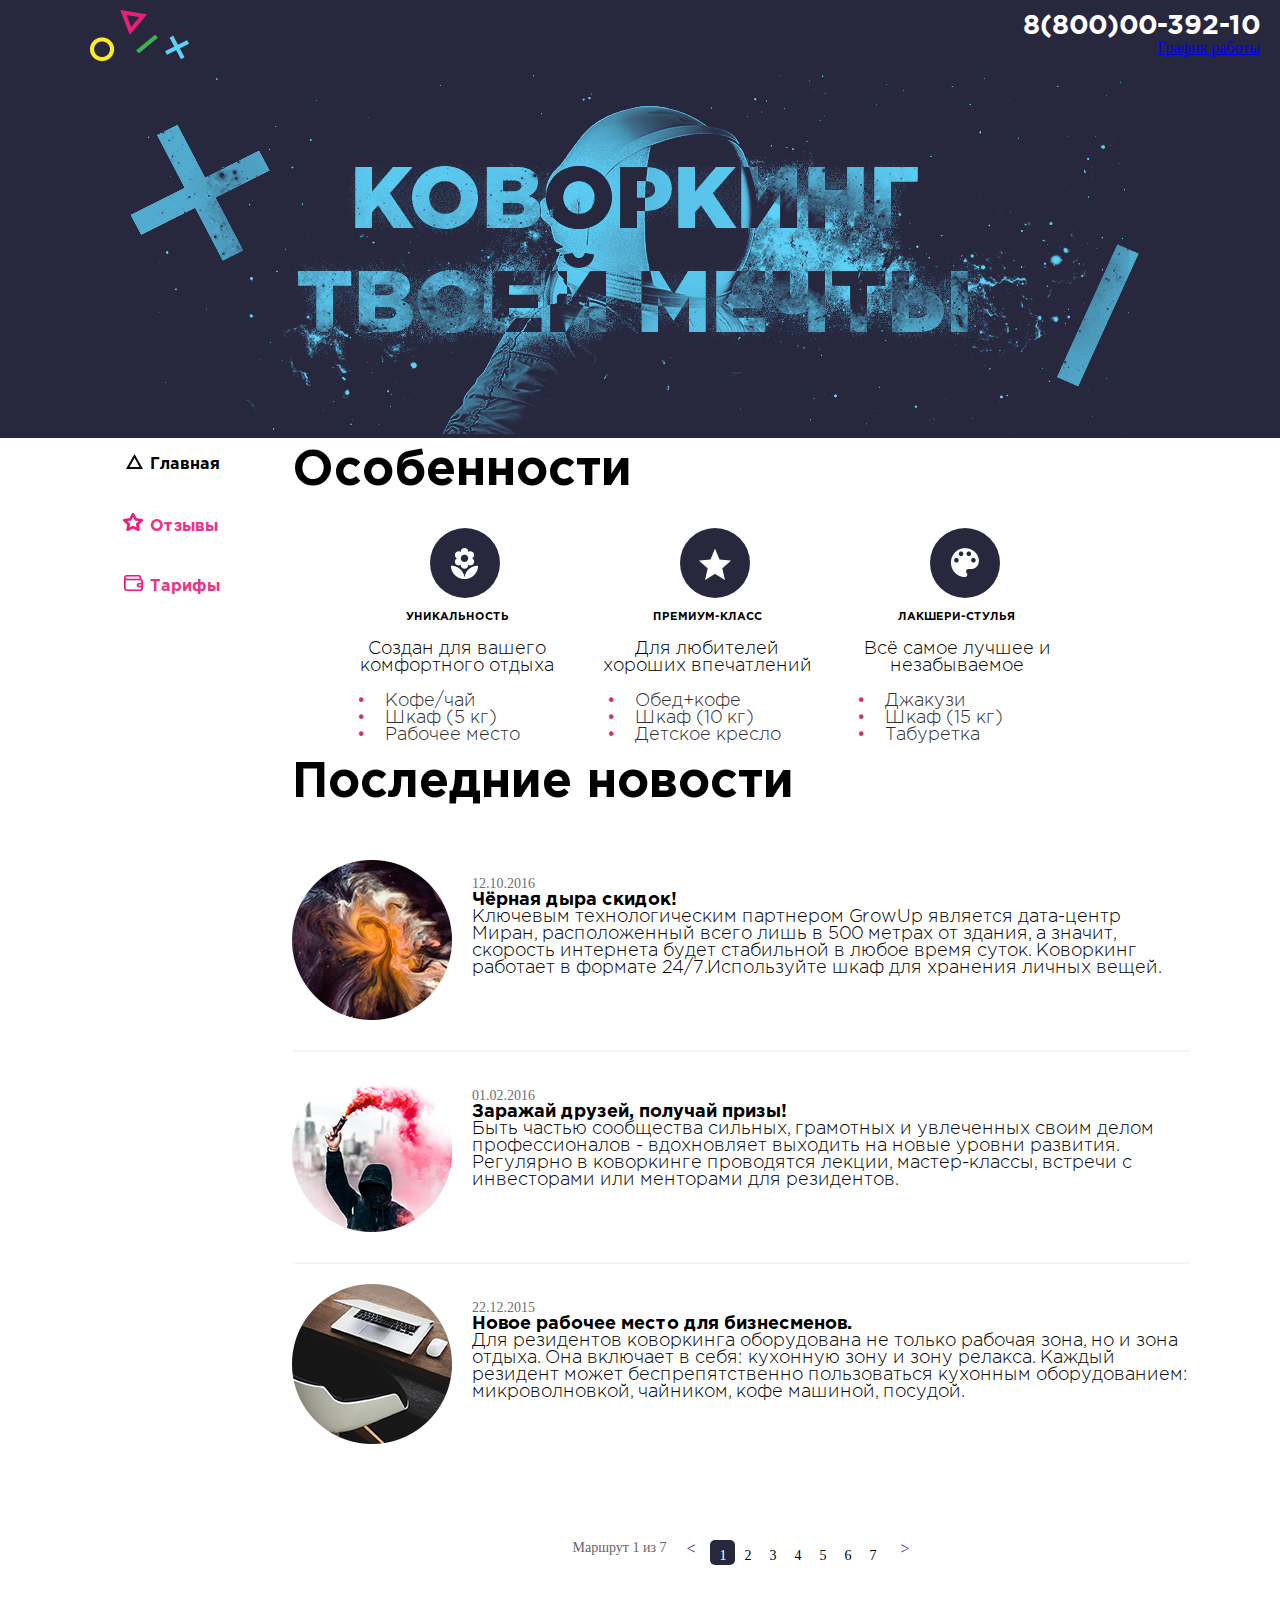
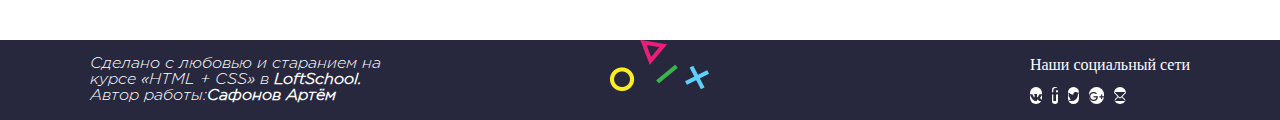
==== index.html @ b3433d0e "вотвот" ====
<!DOCTYPE html>
<html lang="en">

<head>
    <link rel="stylesheet" type="text/css" href="./css/style.css">
    <meta charset="UTF-8">
    <title>Document</title>
</head>

<body>
    <div class="wrapper">
        <header class="header">
            <div class="container">
                <div class="logo logo-header">
                    <a href="#" class="logo logo-header_link">
                        <img class="logo logo_img" src="./img/logo-fig.png">
                    </a></div>
                <div class="company_contact">
                    <a class="number" href="tel:+78000039210">8(800)00-392-10</a>
                    <a class="work-time" href="#">График работы
                    </a>
                     <!-- <div class="hide">
                        <p style="color:#ed3385; ">пн-вс:09:00-20:00</p>
                        <p>обед:14:00-14:30</p>
                    </div>  -->
                </div>
                <!-- <img class="header_back" src="./img/Rectangle 1.png"> -->
            </div>
        </header>
        <div class="main">
            <div class="banner"> <img  class="header_banner" src="./img/Banner.png"> </div>
            <div class="container">
                
                <nav class="sidebar">
                    <!-- <div class="menu"> -->
                    <ul class="sidebar_menu">
                        <li class="link_main"><a class="side_menu" href="">
                                <div class="nav_title">Главная</div>
                            </a></li>
                        <li class="link_feed"><a class="side_menu" href="#">
                                <div class="nav_title">Отзывы</div>
                            </a></li>
                        <li class="link_wallet"><a class="side_menu" href="#">
                                <div class="nav_title">Тарифы</div>
                            </a></li>
                    </ul>
                    <!-- </div> -->
                </nav>
                <div class="product">
                    <h1 class="main_text">
                        Особенности
                    </h1>
                    <!-- <ul class="product_items"> -->
                    <!-- <li class="item_product"> -->
                    <ul class="offers">
                        <li class="main_offer">
                            <div class="circle"><img class="img" src="./img/flower.png"></div>
                            <div class="information">
                                <h4 class="some_name">УНИКАЛЬНОСТЬ</h4>
                                <div class="some">
                                    <p class="discr">Создан для вашего комфортного отдыха</p>
                                    <ul class="offer_text">
                                        <li class="text_discr">Кофе/чай</li>
                                        <li class="text_discr">Шкаф (5 кг)</li>
                                        <li class="text_discr">Рабочее место</li>
                                    </ul>
                                </div>
                            </div>
                        </li>
                        <li class="main_offer">
                            <div class="circle"><img class="img" src="./img/mark-as-favorite-star.png"></div>
                            <div class="information">
                                <h4 class="some_name">ПРЕМИУМ-КЛАСС</h4>
                                <div class="some">
                                    <p class="discr">Для любителей<br> хороших впечатлений</p>
                                    <ul class="offer_text">
                                        <li class="text_discr">Обед+кофе </li>
                                        <li class="text_discr">Шкаф (10 кг)</li>
                                        <li class="text_discr">Детское кресло</li>
                                    </ul>
                                </div>
                            </div>
                        </li>
                        <li class="main_offer">
                            <div class="circle"><img class="img" src="./img/painter-palette.png"></div>
                            <div class="information">
                                <h4 class="some_name">ЛАКШЕРИ-СТУЛЬЯ</h4>
                                <div class="some">
                                    <p class="discr">Всё самое лучшее и незабываемое</p>
                                    <ul class="offer_text">
                                        <li class="text_discr">Джакузи</li>
                                        <li class="text_discr">Шкаф (15 кг)</li>
                                        <li class="text_discr">Табуретка</li>
                                    </ul>
                                </div>
                            </div>
                        </li>
                    </ul>
                    <!-- </li> -->
                    <!-- </ul> -->
                    <div class="coments">
                        <h1 class="main_text">Последние новости</h1>
                        <div class="coments_first">
                            <div class="avatar">
                                <img src="./img/Layer 6.png">
                            </div>
                            <ul class="all_coment">
                                <li class="date">12.10.2016</li>
                                <li class="who">Чёрная дыра скидок!</li>
                                <li class="text">Ключевым технологическим партнером GrowUp является дата-центр Миран, расположенный всего лишь в 500 метрах от здания, а значит, скорость интернета будет стабильной в любое время суток. Коворкинг работает в формате 24/7.Используйте шкаф для хранения личных вещей. </li>
                            </ul>
                        </div>
                        
                        <div class="coments_first">
                            <div class="avatar">
                                <img src="./img/Layer 7.png">
                            </div>
                            <ul class="all_coment">
                                <li class="date">01.02.2016</li>
                                <li class="who">Заражай друзей, получай призы!</li>
                                <li class="text">Быть частью сообщества сильных, грамотных и увлеченных своим делом профессионалов - вдохновляет выходить на новые уровни развития. Регулярно в коворкинге проводятся лекции, мастер-классы, встречи с инвесторами или менторами для резидентов. </li>
                            </ul>
                        </div>
                        
                        <div class="coments_first">
                            <div class="avatar">
                                <img src="./img/Layer 9.png">
                            </div>
                            <ul class="all_coment">
                                <li class="date">22.12.2015</li>
                                <li class="who">Новое рабочее место для бизнесменов.</li>
                                <li class="text">Для резидентов коворкинга оборудована не только рабочая зона, но и зона отдыха. Она включает в себя: кухонную зону и зону релакса.
                                    Каждый резидент может беспрепятственно пользоваться кухонным оборудованием: микроволновкой, чайником, кофе машиной, посудой.</li>
                            </ul>
                        </div>
                        
                    </div>
                    <div class="pagination">
                <div class="pagination_display">Маршрут 1 из 7</div>
                <div class="pagination_controlls">
                  <a href="" class="pagination_prev"><</a>
                  <ul class="pagination_pages">
                    <li class="pagination_pages-item active">
                      <a href="#" class="pagination_link active">1</a>
                    </li>
                    <li class="pagination_pages-item">
                      <a href="#" class="pagination_link">2</a>
                    </li>
                    <li class="pagination_pages-item">
                      <a href="#" class="pagination_link">3</a>
                    </li>
                    <li class="pagination_pages-item">
                      <a href="#" class="pagination_link">4</a>
                    </li>
                    <li class="pagination_pages-item">
                      <a href="#" class="pagination_link">5</a>
                    </li>
                    <li class="pagination_pages-item">
                      <a href="#" class="pagination_link">6</a>
                    </li>
                    <li class="pagination_pages-item">
                      <a href="#" class="pagination_link">7</a>
                    </li>
                  </ul>
                  <a href="" class="pagination_next">></a>
                </div>
              </div>
                </div>
            </div>
        </div>
        <footer class="footer">
            <div class="container">
                <div class="info">
                    <p class="text_footer">Сделано с любовью и старанием на курсе «HTML + CSS» в <span>LoftSchool.</span> Автор работы:<span>Сафонов Артём</span></p>
                </div>
               <div class="logo">
                    <a href="#" class="logo">
                        <img class="logo_fig" src="./img/logo-fig.png">
                    </a></div>
                <div class="links">
                    <p  class="links_text">
                        Наши социальный сети
                    </p>
                    <ul class="links_logs">
                        <li class="link_logo"><a class="circle_link" href="">
                                
                                    <img class="log_link" src="./img/vk.png">
                               
                            </a>
                        </li>
                        <li class="link_logo"><a class="circle_link" href="">
                               
                                    <img class="log_link" src="./img/fb.png">
                                
                            </a>
                        </li>
                        <li class="link_logo"><a class="circle_link" href="">
                                
                                    <img class="log_link" src="./img/twitter.png">
                                
                            </a>
                        </li>
                        <li class="link_logo"><a class="circle_link" href="">
                                
                                    <img class="log_link" src="./img/google.png">
                                
                            </a>
                        </li>
                        <li class="link_logo"><a class="circle_link" href="">
                               
                                    <img class="log_link" src="./img/mail.png">
                               
                            </a>
                        </li>
                    </ul>
                </div>
            </div>
        </footer>
    </div>
</body>

</html>
---- css/style.css ----
@font-face {
    font-family: 'Gotham Pro';
    src: url('../fonts/GothamPro-LightItalic.woff2') format('woff2'),
        url(../fonts/'GothamPro-LightItalic.woff') format('woff');
    font-weight: 300;
    font-style: italic;
}

@font-face {
    font-family: 'Gotham Pro';
    src: url('../fonts/GothamPro-Light.woff2') format('woff2'),
        url('../fonts/GothamPro-Light.woff') format('woff');
    font-weight: 300;
    font-style: normal;
}

@font-face {
    font-family: 'Gotham Pro';
    src: url('../fonts/GothamPro-Bold.woff2') format('woff2'),
        url('../fonts/GothamPro-Bold.woff') format('woff');
    font-weight: bold;
    font-style: normal;
}
body{
	margin: 0;
	/*font-family:  GothaProBol;*/
	min-width: 1100px;
}

.container{
	width: 1100px;
	margin: 0 auto;
	padding-left: 20px;
	padding-right: 20px
	
}
.header {
	background:#27273e;
	padding-top: 10px;
	padding-bottom: 10px;
	
}
.header .container{
	
}
.logo{
	
}
.company_contact{
	position: absolute;
	top:13px;
	right: 20px;
	width: 280px;
	text-align: right;
}
a.number{
	color: white;
	text-decoration: none;
	font-family: 'Gotham Pro';
	font-weight: bold;
	font-size: 27px;
}
.work{
	
	font-size: 19px;
	font-family: 'Gotham Pro';
	font-weight: bold;
	color: #ec1e79;
}
.banner{
background:#27273e;
width: 100%;
margin: 0 auto;
text-align: center;
}
.header_banner{

}
.sidebar{
	padding-left: 20px;
	width: 107px;
}

li.link_main{
	list-style-type: none;
	font-size: 12px;
	font-family: 'Gotham Pro';
	font-weight: 700;
	list-style-image: url(../img/main_icon.png);
	/*color: black;*/
	
	margin-bottom: 40px;
}
li.link_main a.side_menu .nav_title{
	color: black;
}
li.link_feed{
	list-style-type: none;
	list-style-image: url(../img/feed_icon.png);
	margin-bottom: 40px;
	font-size: 12px;
	font-family: 'Gotham Pro';
}
li.link_wallet{
	list-style-type: none;
	list-style-image: url(../img/wallet_icon.png);
	/*padding-bottom: 40px;*/
	font-size: 12px;
	font-family: 'Gotham Pro';
}

li.link_main:hover{
	list-style-type: none;
	list-style-image: url(../img/main_icon.png);
	color: black;
	
}
li.link_feed:hover{
	list-style-type: none;
	list-style-image: url(../img/feed_icon_hover.png);
	/*padding: 10px;*/
	color: black;
}
li.link_wallet:hover{
	list-style-type: none;
	list-style-image: url(../img/wallet_icon_hover.png);
	/*padding: 10px;*/
	color: black;
}
li.link_feed:hover .side_menu{
	list-style-type: none;
	list-style-image: url(../img/feed_icon_hover.png);
	/*padding: 10px;*/
	color: black;
}
li.link_wallet:hover .side_menu{
	list-style-type: none;
	list-style-image: url(../img/feed_icon_hover.png);
	/*padding: 10px;*/
	color: black;
}
li.link_wallet:hover{
	list-style-type: none;
	list-style-image: url(../img/wallet_icon_hover.png);
	/*padding: 10px;*/
	color: black;
}
.nav_title{
	font-weight: bold;
	font-size: 12pt;
}
.side_menu{
	color: #ed3385;
}
.link_feed:hover {
	color: black;
}

li:before{
	color: #ed3385;

}
.sidebar_menu a:hover +div{
	color: black;
}
a.side_menu{
	text-decoration: none;
}
.product{
	padding-left: 75px;
}
.main_text{
	font-size: 49px;
	font-family: 'Gotham Pro';
	font-weight: bold;
	margin-top: 10px;
}
.main .container{
	display: flex;
	justify-content: flex-start;
}
.main .container .prod{
	display: flex;
}
.info{
	width: 200px;
}

.circle{
	position: relative;
	left: 39%;
	width: 70px;
	height: 70px;
	background: #27273e;
	-moz-border-radius: 50px;
	-webkit-border-radius: 50px;
	border-radius: 50px;
}
.img{
	position: relative;
	top: 20px;
	}
.main_offer{
	list-style-type: none;
	
	
	
}
.some_name{
	font-family: 'Gotham Pro';
	font-weight: 700;
	font-size: 11px;
}
.discr{
	font-family: 'Gotham Pro';
	font-size: 18px;
	font-weight: 400;
}
.text_discr{
	font-family: 'Gotham Pro';
	font-size: 18px;
	font-weight: 400;
	color: #312e2e;
}
ul.offers{
	display: flex;
	text-align: center;
}
li.text_discr{
	list-style-type: none;
}
.some{
	width: 250px;
}
.offer_text{
	text-align: start;
	padding-left: 25px;
}
li.text_discr:before {

    color: #cc3366; /* Цвет маркера */
    content: "•"; /* Сам маркер */
    padding-right: 20px; 
    /* Расстояние от маркера до текста */
}

.coments_first{
	display: flex;
	border-bottom-width: 2px;
	border-bottom-style: solid;
	border-bottom-color: #f5f5f5;
	/*margin-top: 10px;*/
	padding-top: 20px;
	height: 190px;
}
.coments_first:last-child{
	border-bottom-width: 0px;
}
ul.all_coment{
	list-style-type: none;
	padding-left: 20px;

}
.date{
	font-size: 14px;
	color: #6f6e6e;
}
.who{
	font-size: 18px;
	font-family: 'Gotham Pro';
	font-weight: bold;
}
.text{
	font-size: 18px;
	font-family: 'Gotham Pro';
	font-weight: 300;
}
.pagination{
	display: flex;
	justify-content: center;
	padding-top: 66px;
	padding-bottom: 75px;
}

.pagination_controlls{
	display: flex;
}
ul.pagination_pages{
	display: flex;
	list-style-type: none;
	padding: 0px;
	margin: 0px;
	font-size: 14px;
}
.pagination_pages-item{
	width: 25px;
	height: 25px;
	text-align: center;
	align-content: center;
}
.pagination_link{
	text-decoration: none;
	position: relative;
	top: 3px;
	color: black;
}
.pagination_prev{
	text-decoration: none;
	padding-right: 15px;
}
.pagination_next{
	text-decoration: none;
	padding-left: 15px;
}
.pagination_display{
	padding-right: 20px;
	font-size: 14px;
	align-items: center;
	font-weight: 300;
	color: #656464;
}
li.active{
	background: #27273e;
	border-radius: 5px;
}
a.active{
	color: white;
}
/*.pagination_pages-item:hover{
	background: #27273e;
	border-radius: 5px;
	color: white;
}*/
/*.pagination_link:hover{
	color: white;
	background-color: #282840;
	border-radius: 5px;
}*/


.footer{
	background:#27273e;
	display: flex;
}
.text_footer{
	color: white;
	width: 300px;
	font-family: "Gotham Pro";
	font-weight: 300;
	font-style: italic;
}
ul.links_logs{
	    list-style-type: none;
	    display: flex;
	    padding-left: 0px;
	    margin: 0px;
}



.circle_link{
	
	width: 20px;
	height: 20px;
	background: white;
	-moz-border-radius: 50px;
	-webkit-border-radius: 50px;
	border-radius: 50px;}
	.footer .container {
		    display: flex;
    justify-content: space-between;
	}
	.links_text{
		color: white;
		text-align: end;
		margin-bottom: 13px;
	}
	.link_logo{
		text-align: center;
		padding-right: 10px;
	}
	.circle_link:hover{
	
	width: 20px;
	height: 20px;
	background: #ec1e79;
	-moz-border-radius: 50px;
	-webkit-border-radius: 50px;
	border-radius: 50px;
	    

}
a.work:hover+div  {
        display: block;
    }
    
   
  /*  .hide{
    	background-color: white;
    	display: none;
    	width: 180px;
    	height: 60px;
    	border-radius: 5px;
    	font-family: 'GothamPro-Light';
    }*/
    span{
    	font-weight: bold;
    	font-family: "Gotham Pro";
    }
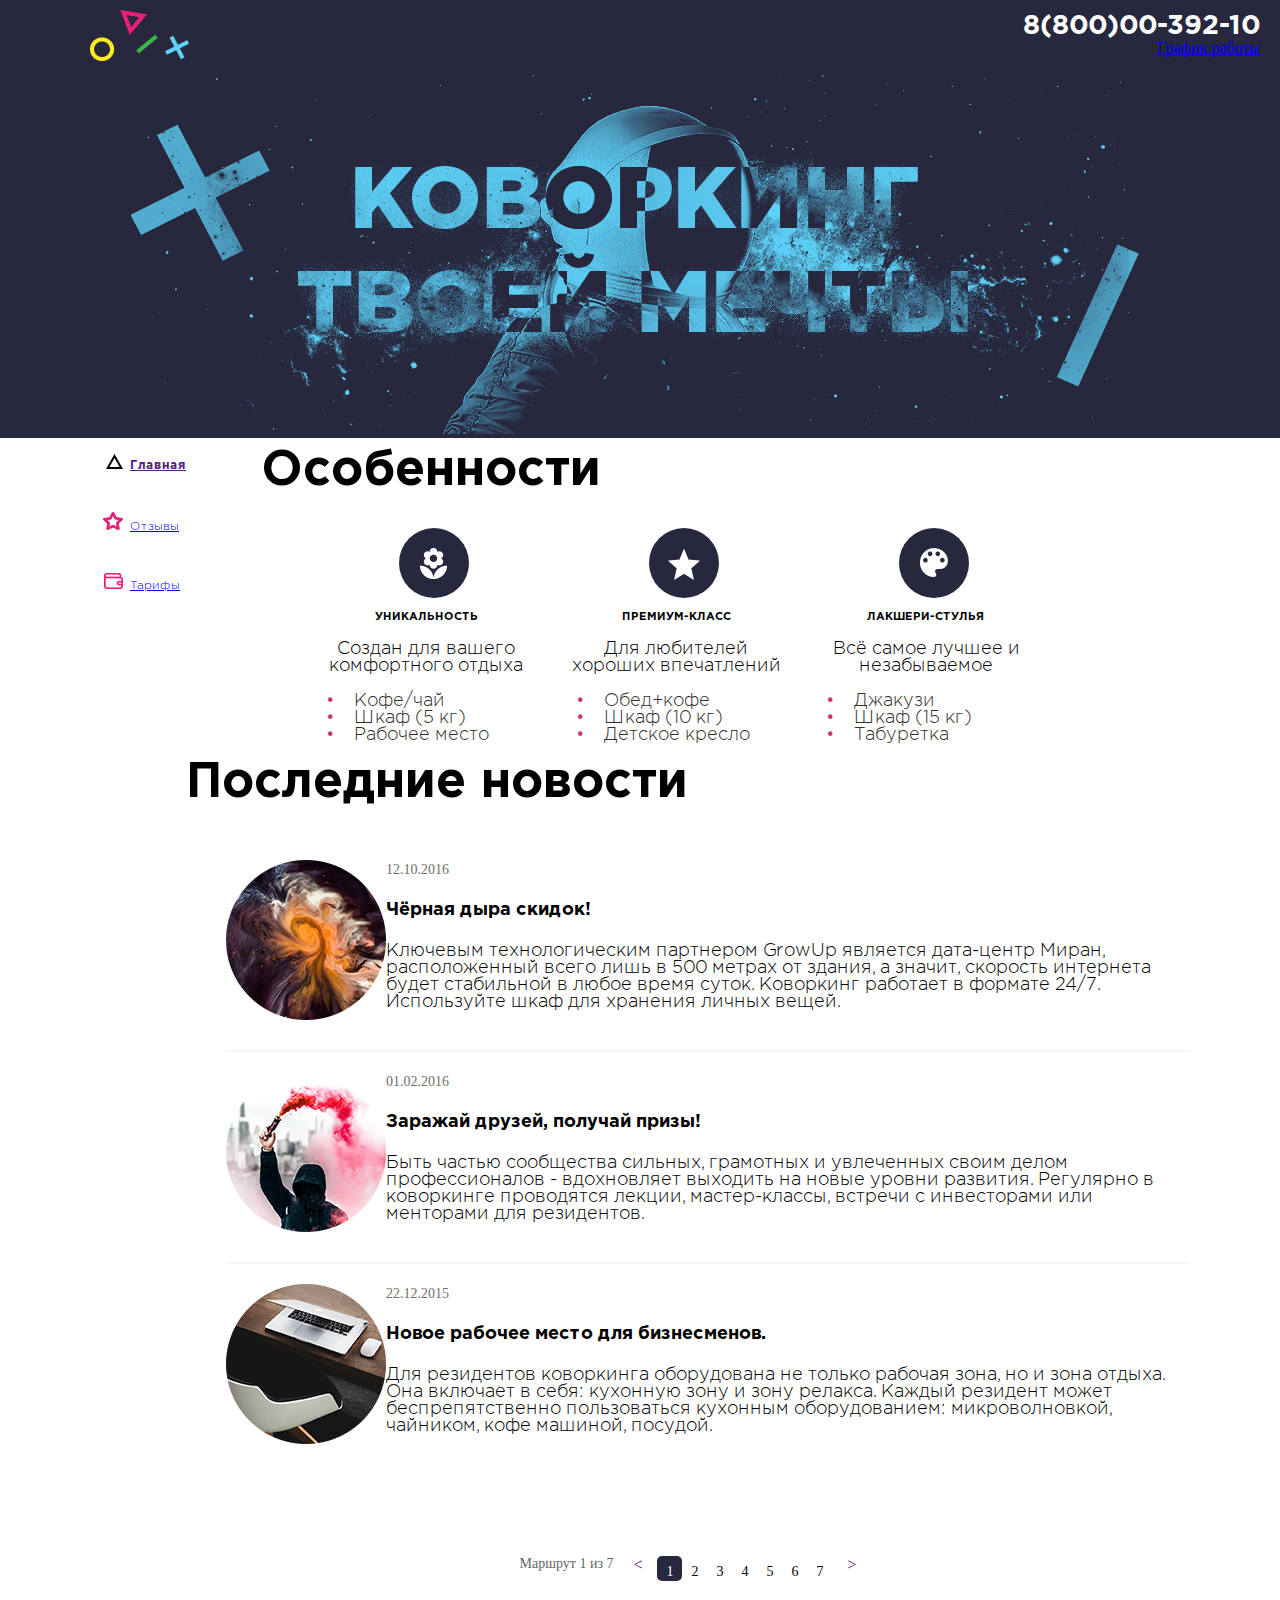
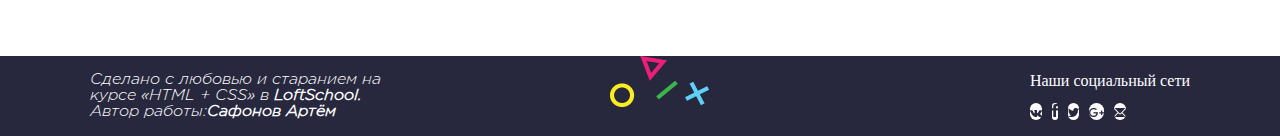
==== commit 2abbef23: "Доработка" ====
--- a/index.html
+++ b/index.html
@@ -11,15 +11,14 @@
     <div class="wrapper">
         <header class="header">
             <div class="container">
-                <div class="logo logo-header">
-                    <a href="#" class="logo logo-header_link">
-                        <img class="logo logo_img" src="./img/logo-fig.png">
-                    </a></div>
+                <a href="#" class="logo-header_link">
+                    <img class="logo logo_img" src="./img/logo-fig.png">
+                </a>
                 <div class="company_contact">
                     <a class="number" href="tel:+78000039210">8(800)00-392-10</a>
                     <a class="work-time" href="#">График работы
                     </a>
-                     <!-- <div class="hide">
+                    <!-- <div class="hide">
                         <p style="color:#ed3385; ">пн-вс:09:00-20:00</p>
                         <p>обед:14:00-14:30</p>
                     </div>  -->
@@ -30,27 +29,25 @@
         <div class="main">
             <div class="banner"> <img  class="header_banner" src="./img/Banner.png"> </div>
             <div class="container">
-                
-                <nav class="sidebar">
+                <nav class="nav">
                     <!-- <div class="menu"> -->
-                    <ul class="sidebar_menu">
-                        <li class="link_main"><a class="side_menu" href="">
-                                <div class="nav_title">Главная</div>
+                    <ul class="nav_list">
+                        <li class="nav_item link_main"><a class="nav_link active-link" href="">
+                                Главная
                             </a></li>
-                        <li class="link_feed"><a class="side_menu" href="#">
-                                <div class="nav_title">Отзывы</div>
+                        <li class="nav_item link_feed"><a class="nav_link" href="#">
+                                Отзывы
                             </a></li>
-                        <li class="link_wallet"><a class="side_menu" href="#">
-                                <div class="nav_title">Тарифы</div>
+                        <li class="nav_item link_wallet"><a class="nav_link" href="#">
+                                Тарифы
                             </a></li>
                     </ul>
-                    <!-- </div> -->
                 </nav>
-                <div class="product">
-                    <h1 class="main_text">
+                <div class="main_content">
+                    <div  class="product">
+                    <h1  class="main_text">
                         Особенности
                     </h1>
-                    <!-- <ul class="product_items"> -->
                     <!-- <li class="item_product"> -->
                     <ul class="offers">
                         <li class="main_offer">
@@ -96,75 +93,83 @@
                             </div>
                         </li>
                     </ul>
+                    </div>
                     <!-- </li> -->
                     <!-- </ul> -->
-                    <div class="coments">
-                        <h1 class="main_text">Последние новости</h1>
-                        <div class="coments_first">
-                            <div class="avatar">
-                                <img src="./img/Layer 6.png">
-                            </div>
-                            <ul class="all_coment">
-                                <li class="date">12.10.2016</li>
-                                <li class="who">Чёрная дыра скидок!</li>
-                                <li class="text">Ключевым технологическим партнером GrowUp является дата-центр Миран, расположенный всего лишь в 500 метрах от здания, а значит, скорость интернета будет стабильной в любое время суток. Коворкинг работает в формате 24/7.Используйте шкаф для хранения личных вещей. </li>
-                            </ul>
+                    <div  class="coments">
+                        <h1 class="main_text ">Последние новости</h1>
+                        <ul class="commentariy">
+                            <li class="coments_first">
+                                <div class="avatar">
+                                    <img src="./img/Layer 6.png">
+                                </div>
+                                <div class="all_coment">
+                                    <div class="infor">
+                                        <data class="date">12.10.2016</data>
+                                        <h4 class="who">Чёрная дыра скидок!</h4>
+                                    </div>
+                                    <p class="text">Ключевым технологическим партнером GrowUp является дата-центр Миран, расположенный всего лишь в 500 метрах от здания, а значит, скорость интернета будет стабильной в любое время суток. Коворкинг работает в формате 24/7.
+Используйте шкаф для хранения личных вещей. </p>
+                                </div>
+                            </li>
+                            <li class="coments_first">
+                                <div class="avatar">
+                                    <img src="./img/Layer 7.png">
+                                </div>
+                                <div class="all_coment">
+                                    <div class="infor">
+                                        <data class="date">01.02.2016</data>
+                                        <h4 class="who">Заражай друзей, получай призы!</h4>
+                                    </div>
+                                    <p class="text">Быть частью сообщества сильных, грамотных и увлеченных своим делом профессионалов - вдохновляет выходить на новые уровни развития. Регулярно в коворкинге проводятся лекции, мастер-классы, встречи с инвесторами или менторами для резидентов. </p>
+                            
+                            </div></li>
+                    
+                    <li class="coments_first">
+                        <div class="avatar">
+                            <img src="./img/Layer 9.png">
                         </div>
-                        
-                        <div class="coments_first">
-                            <div class="avatar">
-                                <img src="./img/Layer 7.png">
-                            </div>
-                            <ul class="all_coment">
-                                <li class="date">01.02.2016</li>
-                                <li class="who">Заражай друзей, получай призы!</li>
-                                <li class="text">Быть частью сообщества сильных, грамотных и увлеченных своим делом профессионалов - вдохновляет выходить на новые уровни развития. Регулярно в коворкинге проводятся лекции, мастер-классы, встречи с инвесторами или менторами для резидентов. </li>
-                            </ul>
+                        <div class="all_coment">
+                            <div class="infor">
+                                <data class="date">22.12.2015</data>
+                                <h4 class="who">Новое рабочее место для бизнесменов.</h4>
+                            </div>
+                            <p class="text">Для резидентов коворкинга оборудована не только рабочая зона, но и зона отдыха. Она включает в себя: кухонную зону и зону релакса.
+                                Каждый резидент может беспрепятственно пользоваться кухонным оборудованием: микроволновкой, чайником, кофе машиной, посудой.</p>
                         </div>
-                        
-                        <div class="coments_first">
-                            <div class="avatar">
-                                <img src="./img/Layer 9.png">
-                            </div>
-                            <ul class="all_coment">
-                                <li class="date">22.12.2015</li>
-                                <li class="who">Новое рабочее место для бизнесменов.</li>
-                                <li class="text">Для резидентов коворкинга оборудована не только рабочая зона, но и зона отдыха. Она включает в себя: кухонную зону и зону релакса.
-                                    Каждый резидент может беспрепятственно пользоваться кухонным оборудованием: микроволновкой, чайником, кофе машиной, посудой.</li>
-                            </ul>
+                    </li>
+                    </ul>
+                </div>
+                    <div class="pagination">
+                        <div class="pagination_display">Маршрут 1 из 7</div>
+                        <div class="pagination_controlls">
+                            <a href="" class="pagination_prev">
+                                <</a> <ul class="pagination_pages">
+                                    <li class="pagination_pages-item active">
+                                        <a href="#" class="pagination_link active">1</a>
+                                    </li>
+                                    <li class="pagination_pages-item">
+                                        <a href="#" class="pagination_link">2</a>
+                                    </li>
+                                    <li class="pagination_pages-item">
+                                        <a href="#" class="pagination_link">3</a>
+                                    </li>
+                                    <li class="pagination_pages-item">
+                                        <a href="#" class="pagination_link">4</a>
+                                    </li>
+                                    <li class="pagination_pages-item">
+                                        <a href="#" class="pagination_link">5</a>
+                                    </li>
+                                    <li class="pagination_pages-item">
+                                        <a href="#" class="pagination_link">6</a>
+                                    </li>
+                                    <li class="pagination_pages-item">
+                                        <a href="#" class="pagination_link">7</a>
+                                    </li>
+                                    </ul>
+                                    <a href="" class="pagination_next">></a>
                         </div>
-                        
                     </div>
-                    <div class="pagination">
-                <div class="pagination_display">Маршрут 1 из 7</div>
-                <div class="pagination_controlls">
-                  <a href="" class="pagination_prev"><</a>
-                  <ul class="pagination_pages">
-                    <li class="pagination_pages-item active">
-                      <a href="#" class="pagination_link active">1</a>
-                    </li>
-                    <li class="pagination_pages-item">
-                      <a href="#" class="pagination_link">2</a>
-                    </li>
-                    <li class="pagination_pages-item">
-                      <a href="#" class="pagination_link">3</a>
-                    </li>
-                    <li class="pagination_pages-item">
-                      <a href="#" class="pagination_link">4</a>
-                    </li>
-                    <li class="pagination_pages-item">
-                      <a href="#" class="pagination_link">5</a>
-                    </li>
-                    <li class="pagination_pages-item">
-                      <a href="#" class="pagination_link">6</a>
-                    </li>
-                    <li class="pagination_pages-item">
-                      <a href="#" class="pagination_link">7</a>
-                    </li>
-                  </ul>
-                  <a href="" class="pagination_next">></a>
-                </div>
-              </div>
                 </div>
             </div>
         </div>
@@ -173,43 +178,33 @@
                 <div class="info">
                     <p class="text_footer">Сделано с любовью и старанием на курсе «HTML + CSS» в <span>LoftSchool.</span> Автор работы:<span>Сафонов Артём</span></p>
                 </div>
-               <div class="logo">
-                    <a href="#" class="logo">
+                
+                    <a href="#" class="logo__footer--link">
                         <img class="logo_fig" src="./img/logo-fig.png">
-                    </a></div>
+                    </a>
                 <div class="links">
-                    <p  class="links_text">
+                    <p class="links_text">
                         Наши социальный сети
                     </p>
                     <ul class="links_logs">
                         <li class="link_logo"><a class="circle_link" href="">
-                                
-                                    <img class="log_link" src="./img/vk.png">
-                               
-                            </a>
-                        </li>
-                        <li class="link_logo"><a class="circle_link" href="">
-                               
-                                    <img class="log_link" src="./img/fb.png">
-                                
-                            </a>
-                        </li>
-                        <li class="link_logo"><a class="circle_link" href="">
-                                
-                                    <img class="log_link" src="./img/twitter.png">
-                                
-                            </a>
-                        </li>
-                        <li class="link_logo"><a class="circle_link" href="">
-                                
-                                    <img class="log_link" src="./img/google.png">
-                                
-                            </a>
-                        </li>
-                        <li class="link_logo"><a class="circle_link" href="">
-                               
-                                    <img class="log_link" src="./img/mail.png">
-                               
+                                <img class="log_link" src="./img/vk.png">
+                            </a>
+                        </li>
+                        <li class="link_logo"><a class="circle_link" href="">
+                                <img class="log_link" src="./img/fb.png">
+                            </a>
+                        </li>
+                        <li class="link_logo"><a class="circle_link" href="">
+                                <img class="log_link" src="./img/twitter.png">
+                            </a>
+                        </li>
+                        <li class="link_logo"><a class="circle_link" href="">
+                                <img class="log_link" src="./img/google.png">
+                            </a>
+                        </li>
+                        <li class="link_logo"><a class="circle_link" href="">
+                                <img class="log_link" src="./img/mail.png">
                             </a>
                         </li>
                     </ul>
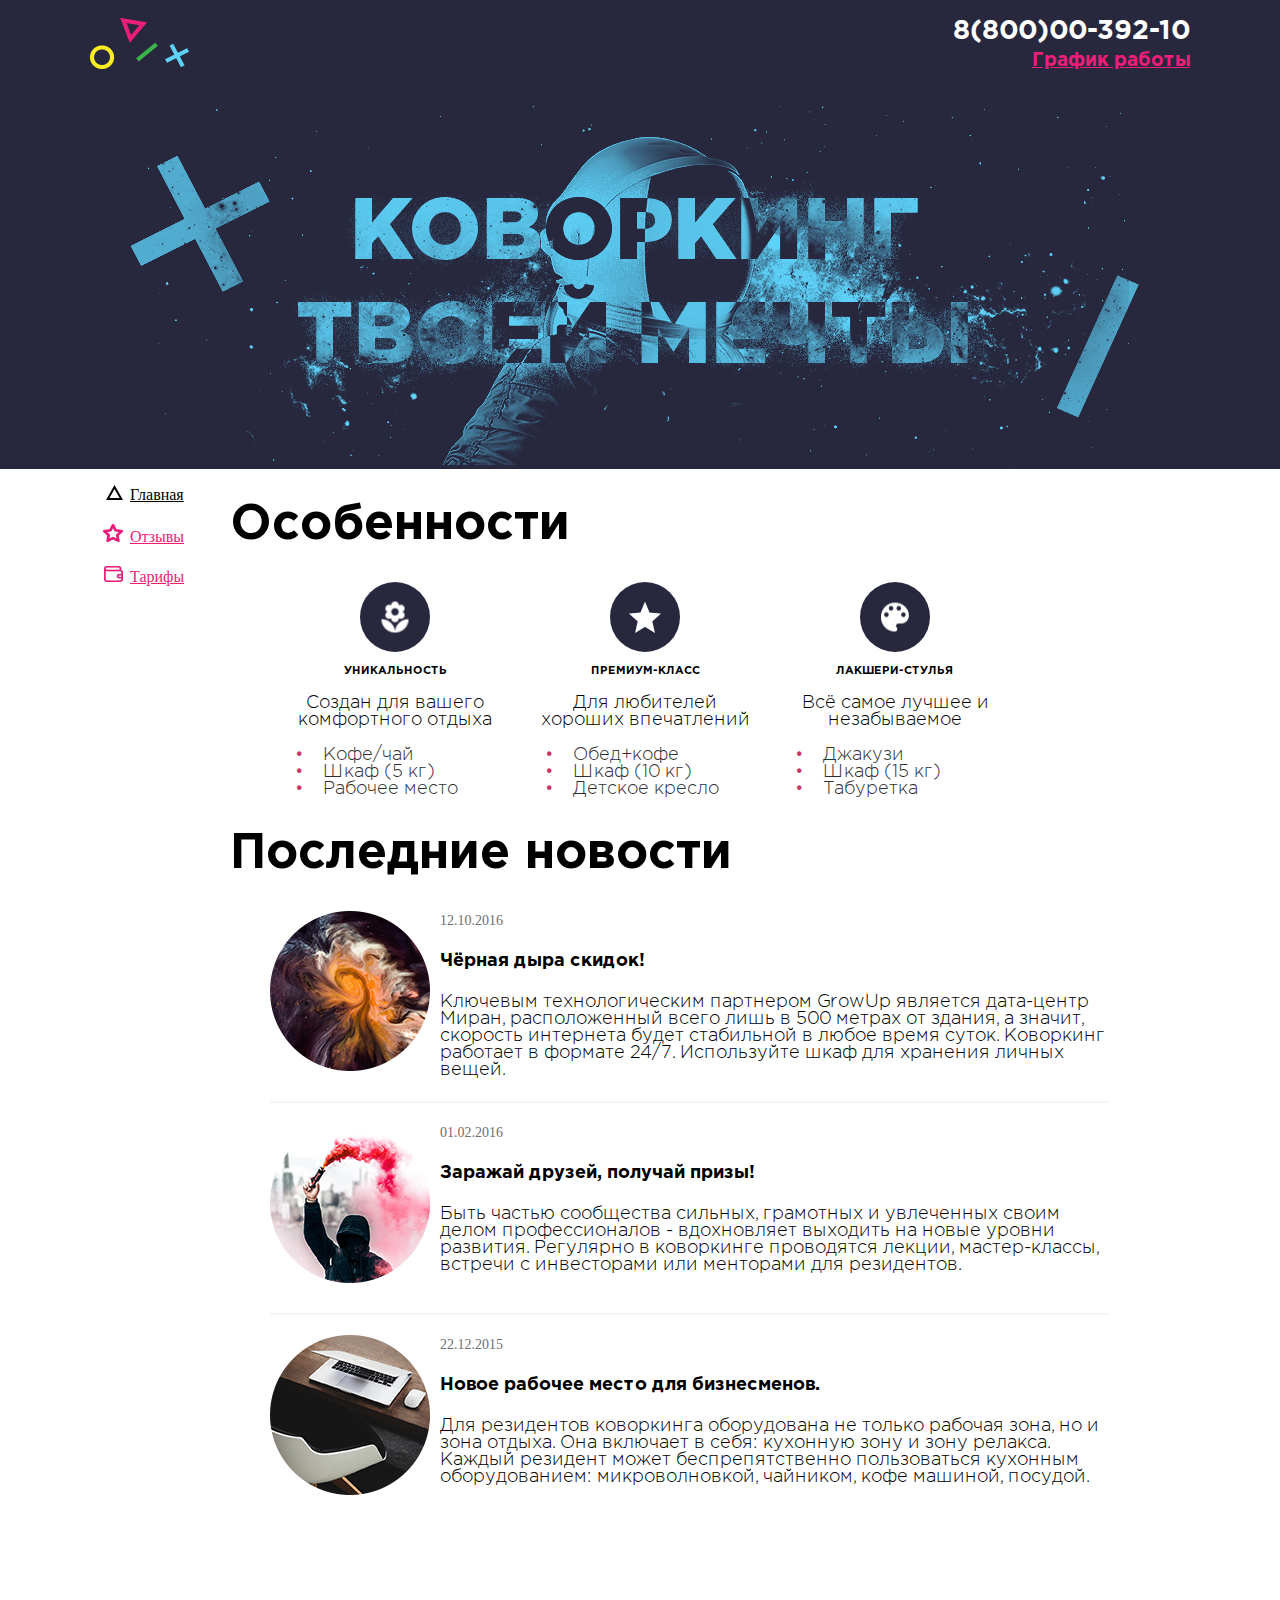
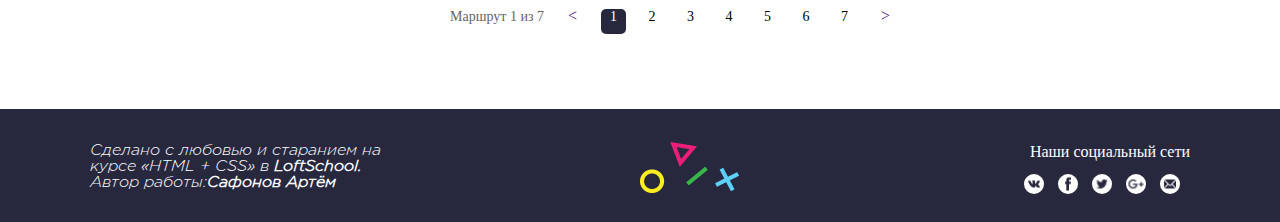
==== commit 124669b9: "БЭМ" ====
--- a/index.html
+++ b/index.html
@@ -2,7 +2,16 @@
 <html lang="en">
 
 <head>
+    <meta name="viewport" content="width=1100">
     <link rel="stylesheet" type="text/css" href="./css/style.css">
+    <link rel="stylesheet" type="text/css" href="./css/layout/base.css">
+    <link rel="stylesheet" type="text/css" href="./css/layout/fonts.css">
+    <link rel="stylesheet" type="text/css" href="./css/block/header.css">
+    <link rel="stylesheet" type="text/css" href="./css/block/footer.css">
+    <link rel="stylesheet" type="text/css" href="./css/block/pagination.css">
+    <link rel="stylesheet" type="text/css" href="./css/block/nav.css">
+    <link rel="stylesheet" type="text/css" href="./css/block/offers.css">
+    <link rel="stylesheet" type="text/css" href="./css/block/comment.css">
     <meta charset="UTF-8">
     <title>Document</title>
 </head>
@@ -11,163 +20,157 @@
     <div class="wrapper">
         <header class="header">
             <div class="container">
-                <a href="#" class="logo-header_link">
-                    <img class="logo logo_img" src="./img/logo-fig.png">
-                </a>
-                <div class="company_contact">
-                    <a class="number" href="tel:+78000039210">8(800)00-392-10</a>
-                    <a class="work-time" href="#">График работы
+                <div class="header__logo">
+                    <a href="#" class="logo">
+                        <img class="logo__img" src="./img/logo-fig.png">
                     </a>
-                    <!-- <div class="hide">
-                        <p style="color:#ed3385; ">пн-вс:09:00-20:00</p>
-                        <p>обед:14:00-14:30</p>
-                    </div>  -->
-                </div>
-                <!-- <img class="header_back" src="./img/Rectangle 1.png"> -->
+                </div>
+                <div class="header__contact contact">
+                    <a class="contact__number" href="tel:+78000039210">8(800)00-392-10</a>
+                    <a class="contact__work-time" href="#">График работы
+                    </a>
+                </div>
             </div>
         </header>
-        <div class="main">
-            <div class="banner"> <img  class="header_banner" src="./img/Banner.png"> </div>
+        <div class="main clearfix">
+            <div class="banner"> <img class="banner__img" src="./img/Banner.png"> </div>
             <div class="container">
                 <nav class="nav">
                     <!-- <div class="menu"> -->
-                    <ul class="nav_list">
-                        <li class="nav_item link_main"><a class="nav_link active-link" href="">
+                    <ul class="nav__list">
+                        <li class="nav__item link_main"><a class="nav__link active-link" href="">
                                 Главная
                             </a></li>
-                        <li class="nav_item link_feed"><a class="nav_link" href="#">
+                        <li class="nav__item link_feed"><a class="nav__link" href="#">
                                 Отзывы
                             </a></li>
-                        <li class="nav_item link_wallet"><a class="nav_link" href="#">
+                        <li class="nav__item link_wallet"><a class="nav__link" href="#">
                                 Тарифы
                             </a></li>
                     </ul>
                 </nav>
-                <div class="main_content">
-                    <div  class="product">
-                    <h1  class="main_text">
-                        Особенности
-                    </h1>
-                    <!-- <li class="item_product"> -->
-                    <ul class="offers">
-                        <li class="main_offer">
-                            <div class="circle"><img class="img" src="./img/flower.png"></div>
-                            <div class="information">
-                                <h4 class="some_name">УНИКАЛЬНОСТЬ</h4>
-                                <div class="some">
-                                    <p class="discr">Создан для вашего комфортного отдыха</p>
-                                    <ul class="offer_text">
-                                        <li class="text_discr">Кофе/чай</li>
-                                        <li class="text_discr">Шкаф (5 кг)</li>
-                                        <li class="text_discr">Рабочее место</li>
+                <div class="main__content">
+                    <div class="main__product">
+                        <h1 class="main__text">
+                            Особенности
+                        </h1>
+                        <!-- <li class="item_product"> -->
+                        <ul class="main__list offer">
+                            <li class="offer__item">
+                                <div class="offer__circle"><img class="offer__img" src="./img/flower.png"></div>
+                                <div class="offer__information information">
+                                    <h4 class="offer__name">УНИКАЛЬНОСТЬ</h4>
+                                    <div class="information__some">
+                                        <p class="information__text">Создан для вашего комфортного отдыха</p>
+                                        <ul class="information__list">
+                                            <li class="information__item">Кофе/чай</li>
+                                            <li class="information__item">Шкаф (5 кг)</li>
+                                            <li class="information__item">Рабочее место</li>
+                                        </ul>
+                                    </div>
+                                </div>
+                            </li>
+                            <li class="offer__item">
+                                <div class="offer__circle"><img class="offer__img" src="./img/mark-as-favorite-star.png"></div>
+                                <div class="offer__information">
+                                    <h4 class="offer__name">ПРЕМИУМ-КЛАСС</h4>
+                                    <div class="information__some">
+                                        <p class="information__text">Для любителей<br> хороших впечатлений</p>
+                                        <ul class="information__list">
+                                            <li class="information__item">Обед+кофе </li>
+                                            <li class="information__item">Шкаф (10 кг)</li>
+                                            <li class="information__item">Детское кресло</li>
+                                        </ul>
+                                    </div>
+                                </div>
+                            </li>
+                            <li class="offer__item">
+                                <div class="offer__circle"><img class="offer__img" src="./img/painter-palette.png"></div>
+                                <div class="offer__information">
+                                    <h4 class="offer__name">ЛАКШЕРИ-СТУЛЬЯ</h4>
+                                    <div class="information__some">
+                                        <p class="information__text">Всё самое лучшее и незабываемое</p>
+                                        <ul class="information__list">
+                                            <li class="information__item">Джакузи</li>
+                                            <li class="information__item">Шкаф (15 кг)</li>
+                                            <li class="information__item">Табуретка</li>
+                                        </ul>
+                                    </div>
+                                </div>
+                            </li>
+                        </ul>
+                    </div>
+                    <div class="main__comment comment">
+                        <h1 class="main__text ">Последние новости</h1>
+                        <ul class="comment__list">
+                            <li class="comment__item">
+                                <div class="comment__avatar">
+                                    <img class="comment__img" src="./img/Layer 6.png">
+                                </div>
+                                <div class="comment__block">
+                                    <div class="comment__info">
+                                        <data class="comment__date">12.10.2016</data>
+                                        <h4 class="comment__who">Чёрная дыра скидок!</h4>
+                                    </div>
+                                    <p class="comment__text">Ключевым технологическим партнером GrowUp является дата-центр Миран, расположенный всего лишь в 500 метрах от здания, а значит, скорость интернета будет стабильной в любое время суток. Коворкинг работает в формате 24/7.
+                                        Используйте шкаф для хранения личных вещей. </p>
+                                </div>
+                            </li>
+                            <li class="comment__item">
+                                <div class="comment__avatar">
+                                    <img class="comment__img" src="./img/Layer 7.png">
+                                </div>
+                                <div class="comment__block">
+                                    <div class="comment__info">
+                                        <data class="comment__date">01.02.2016</data>
+                                        <h4 class="comment__who">Заражай друзей, получай призы!</h4>
+                                    </div>
+                                    <p class="comment__text">Быть частью сообщества сильных, грамотных и увлеченных своим делом профессионалов - вдохновляет выходить на новые уровни развития. Регулярно в коворкинге проводятся лекции, мастер-классы, встречи с инвесторами или менторами для резидентов. </p>
+                                </div>
+                            </li>
+                            <li class="comment__item">
+                                <div class="comment__avatar">
+                                    <img class="comment__img" src="./img/Layer 9.png">
+                                </div>
+                                <div class="comment__blockt">
+                                    <div class="comment__info">
+                                        <data class="comment__date">22.12.2015</data>
+                                        <h4 class="comment__who">Новое рабочее место для бизнесменов.</h4>
+                                    </div>
+                                    <p class="comment__text">Для резидентов коворкинга оборудована не только рабочая зона, но и зона отдыха. Она включает в себя: кухонную зону и зону релакса.
+                                        Каждый резидент может беспрепятственно пользоваться кухонным оборудованием: микроволновкой, чайником, кофе машиной, посудой.</p>
+                                </div>
+                            </li>
+                        </ul>
+                    </div>
+                    <div class="pagination">
+                        <div class="pagination__display">Маршрут 1 из 7</div>
+                        <div class="pagination__controlls pages">
+                            <a href="" class="pages__prev">
+                                <</a> <ul class="pagination__list item">
+                                    <li class="pagination__item item">
+                                        <a href="#" class="pagination__link active">1</a>
+                                    </li>
+                                    <li class="pagination__item item">
+                                        <a href="#" class="pagination__link">2</a>
+                                    </li>
+                                    <li class="pagination__item item">
+                                        <a href="#" class="pagination__link">3</a>
+                                    </li>
+                                    <li class="pagination__item item">
+                                        <a href="#" class="pagination__link">4</a>
+                                    </li>
+                                    <li class="pagination__item item">
+                                        <a href="#" class="pagination__link">5</a>
+                                    </li>
+                                    <li class="pagination__item item">
+                                        <a href="#" class="pagination__link">6</a>
+                                    </li>
+                                    <li class="pagination__item item">
+                                        <a href="#" class="pagination__link">7</a>
+                                    </li>
                                     </ul>
-                                </div>
-                            </div>
-                        </li>
-                        <li class="main_offer">
-                            <div class="circle"><img class="img" src="./img/mark-as-favorite-star.png"></div>
-                            <div class="information">
-                                <h4 class="some_name">ПРЕМИУМ-КЛАСС</h4>
-                                <div class="some">
-                                    <p class="discr">Для любителей<br> хороших впечатлений</p>
-                                    <ul class="offer_text">
-                                        <li class="text_discr">Обед+кофе </li>
-                                        <li class="text_discr">Шкаф (10 кг)</li>
-                                        <li class="text_discr">Детское кресло</li>
-                                    </ul>
-                                </div>
-                            </div>
-                        </li>
-                        <li class="main_offer">
-                            <div class="circle"><img class="img" src="./img/painter-palette.png"></div>
-                            <div class="information">
-                                <h4 class="some_name">ЛАКШЕРИ-СТУЛЬЯ</h4>
-                                <div class="some">
-                                    <p class="discr">Всё самое лучшее и незабываемое</p>
-                                    <ul class="offer_text">
-                                        <li class="text_discr">Джакузи</li>
-                                        <li class="text_discr">Шкаф (15 кг)</li>
-                                        <li class="text_discr">Табуретка</li>
-                                    </ul>
-                                </div>
-                            </div>
-                        </li>
-                    </ul>
-                    </div>
-                    <!-- </li> -->
-                    <!-- </ul> -->
-                    <div  class="coments">
-                        <h1 class="main_text ">Последние новости</h1>
-                        <ul class="commentariy">
-                            <li class="coments_first">
-                                <div class="avatar">
-                                    <img src="./img/Layer 6.png">
-                                </div>
-                                <div class="all_coment">
-                                    <div class="infor">
-                                        <data class="date">12.10.2016</data>
-                                        <h4 class="who">Чёрная дыра скидок!</h4>
-                                    </div>
-                                    <p class="text">Ключевым технологическим партнером GrowUp является дата-центр Миран, расположенный всего лишь в 500 метрах от здания, а значит, скорость интернета будет стабильной в любое время суток. Коворкинг работает в формате 24/7.
-Используйте шкаф для хранения личных вещей. </p>
-                                </div>
-                            </li>
-                            <li class="coments_first">
-                                <div class="avatar">
-                                    <img src="./img/Layer 7.png">
-                                </div>
-                                <div class="all_coment">
-                                    <div class="infor">
-                                        <data class="date">01.02.2016</data>
-                                        <h4 class="who">Заражай друзей, получай призы!</h4>
-                                    </div>
-                                    <p class="text">Быть частью сообщества сильных, грамотных и увлеченных своим делом профессионалов - вдохновляет выходить на новые уровни развития. Регулярно в коворкинге проводятся лекции, мастер-классы, встречи с инвесторами или менторами для резидентов. </p>
-                            
-                            </div></li>
-                    
-                    <li class="coments_first">
-                        <div class="avatar">
-                            <img src="./img/Layer 9.png">
-                        </div>
-                        <div class="all_coment">
-                            <div class="infor">
-                                <data class="date">22.12.2015</data>
-                                <h4 class="who">Новое рабочее место для бизнесменов.</h4>
-                            </div>
-                            <p class="text">Для резидентов коворкинга оборудована не только рабочая зона, но и зона отдыха. Она включает в себя: кухонную зону и зону релакса.
-                                Каждый резидент может беспрепятственно пользоваться кухонным оборудованием: микроволновкой, чайником, кофе машиной, посудой.</p>
-                        </div>
-                    </li>
-                    </ul>
-                </div>
-                    <div class="pagination">
-                        <div class="pagination_display">Маршрут 1 из 7</div>
-                        <div class="pagination_controlls">
-                            <a href="" class="pagination_prev">
-                                <</a> <ul class="pagination_pages">
-                                    <li class="pagination_pages-item active">
-                                        <a href="#" class="pagination_link active">1</a>
-                                    </li>
-                                    <li class="pagination_pages-item">
-                                        <a href="#" class="pagination_link">2</a>
-                                    </li>
-                                    <li class="pagination_pages-item">
-                                        <a href="#" class="pagination_link">3</a>
-                                    </li>
-                                    <li class="pagination_pages-item">
-                                        <a href="#" class="pagination_link">4</a>
-                                    </li>
-                                    <li class="pagination_pages-item">
-                                        <a href="#" class="pagination_link">5</a>
-                                    </li>
-                                    <li class="pagination_pages-item">
-                                        <a href="#" class="pagination_link">6</a>
-                                    </li>
-                                    <li class="pagination_pages-item">
-                                        <a href="#" class="pagination_link">7</a>
-                                    </li>
-                                    </ul>
-                                    <a href="" class="pagination_next">></a>
+                                    <a href="" class="pages__next">></a>
                         </div>
                     </div>
                 </div>
@@ -175,36 +178,36 @@
         </div>
         <footer class="footer">
             <div class="container">
-                <div class="info">
-                    <p class="text_footer">Сделано с любовью и старанием на курсе «HTML + CSS» в <span>LoftSchool.</span> Автор работы:<span>Сафонов Артём</span></p>
-                </div>
-                
-                    <a href="#" class="logo__footer--link">
-                        <img class="logo_fig" src="./img/logo-fig.png">
-                    </a>
-                <div class="links">
-                    <p class="links_text">
+                <div class="footer__info info">
+                    <p class="info__text">Сделано с любовью и старанием на курсе «HTML + CSS» в <span>LoftSchool.</span> Автор работы:<span>Сафонов Артём</span></p>
+                </div>
+
+                <a href="#" class="footer__logo">
+                    <img class="logo_fig" src="./img/logo-fig.png">
+                </a>
+                <div class="footer__socials socials">
+                    <p class="socials__text">
                         Наши социальный сети
                     </p>
-                    <ul class="links_logs">
-                        <li class="link_logo"><a class="circle_link" href="">
-                                <img class="log_link" src="./img/vk.png">
-                            </a>
-                        </li>
-                        <li class="link_logo"><a class="circle_link" href="">
-                                <img class="log_link" src="./img/fb.png">
-                            </a>
-                        </li>
-                        <li class="link_logo"><a class="circle_link" href="">
-                                <img class="log_link" src="./img/twitter.png">
-                            </a>
-                        </li>
-                        <li class="link_logo"><a class="circle_link" href="">
-                                <img class="log_link" src="./img/google.png">
-                            </a>
-                        </li>
-                        <li class="link_logo"><a class="circle_link" href="">
-                                <img class="log_link" src="./img/mail.png">
+                    <ul class="socials__list links">
+                        <li class="socials__item"><a class="socials__link" href="">
+                                <img class="socials__img" src="./img/vk.png">
+                            </a>
+                        </li>
+                        <li class="socials__item"><a class="socials__link" href="">
+                                <img class="socials__img" src="./img/fb.png">
+                            </a>
+                        </li>
+                        <li class="socials__item"><a class="socials__link" href="">
+                                <img class="socials__img" src="./img/twitter.png">
+                            </a>
+                        </li>
+                        <li class="socials__item"><a class="socials__link" href="">
+                                <img class="socials__img" src="./img/google.png">
+                            </a>
+                        </li>
+                        <li class="socials__item"><a class="socials__link" href="">
+                                <img class="socials__img" src="./img/mail.png">
                             </a>
                         </li>
                     </ul>
--- a/css/style.css
+++ b/css/style.css
@@ -1,409 +1,23 @@
-@font-face {
-    font-family: 'Gotham Pro';
-    src: url('../fonts/GothamPro-LightItalic.woff2') format('woff2'),
-        url(../fonts/'GothamPro-LightItalic.woff') format('woff');
-    font-weight: 300;
-    font-style: italic;
+
+
+.banner {
+    background: #27273e;
+    width: 100%;
+    margin: 0 auto;
+    text-align: center;
 }
 
-@font-face {
-    font-family: 'Gotham Pro';
-    src: url('../fonts/GothamPro-Light.woff2') format('woff2'),
-        url('../fonts/GothamPro-Light.woff') format('woff');
-    font-weight: 300;
-    font-style: normal;
-}
 
-@font-face {
-    font-family: 'Gotham Pro';
-    src: url('../fonts/GothamPro-Bold.woff2') format('woff2'),
-        url('../fonts/GothamPro-Bold.woff') format('woff');
-    font-weight: bold;
-    font-style: normal;
-}
-body{
-	margin: 0;
-	/*font-family:  GothaProBol;*/
-	min-width: 1100px;
-}
-
-.container{
-	width: 1100px;
-	margin: 0 auto;
-	padding-left: 20px;
-	padding-right: 20px
-	
-}
-.header {
-	background:#27273e;
-	padding-top: 10px;
-	padding-bottom: 10px;
-	
-}
-.header .container{
-	
-}
-.logo{
-	
-}
-.company_contact{
-	position: absolute;
-	top:13px;
-	right: 20px;
-	width: 280px;
-	text-align: right;
-}
-a.number{
-	color: white;
-	text-decoration: none;
-	font-family: 'Gotham Pro';
-	font-weight: bold;
-	font-size: 27px;
-}
-.work{
-	
-	font-size: 19px;
-	font-family: 'Gotham Pro';
-	font-weight: bold;
-	color: #ec1e79;
-}
-.banner{
-background:#27273e;
-width: 100%;
-margin: 0 auto;
-text-align: center;
-}
-.header_banner{
-
-}
-.sidebar{
-	padding-left: 20px;
-	width: 107px;
-}
-
-li.link_main{
-	list-style-type: none;
-	font-size: 12px;
-	font-family: 'Gotham Pro';
-	font-weight: 700;
-	list-style-image: url(../img/main_icon.png);
-	/*color: black;*/
-	
-	margin-bottom: 40px;
-}
-li.link_main a.side_menu .nav_title{
-	color: black;
-}
-li.link_feed{
-	list-style-type: none;
-	list-style-image: url(../img/feed_icon.png);
-	margin-bottom: 40px;
-	font-size: 12px;
-	font-family: 'Gotham Pro';
-}
-li.link_wallet{
-	list-style-type: none;
-	list-style-image: url(../img/wallet_icon.png);
-	/*padding-bottom: 40px;*/
-	font-size: 12px;
-	font-family: 'Gotham Pro';
-}
-
-li.link_main:hover{
-	list-style-type: none;
-	list-style-image: url(../img/main_icon.png);
-	color: black;
-	
-}
-li.link_feed:hover{
-	list-style-type: none;
-	list-style-image: url(../img/feed_icon_hover.png);
-	/*padding: 10px;*/
-	color: black;
-}
-li.link_wallet:hover{
-	list-style-type: none;
-	list-style-image: url(../img/wallet_icon_hover.png);
-	/*padding: 10px;*/
-	color: black;
-}
-li.link_feed:hover .side_menu{
-	list-style-type: none;
-	list-style-image: url(../img/feed_icon_hover.png);
-	/*padding: 10px;*/
-	color: black;
-}
-li.link_wallet:hover .side_menu{
-	list-style-type: none;
-	list-style-image: url(../img/feed_icon_hover.png);
-	/*padding: 10px;*/
-	color: black;
-}
-li.link_wallet:hover{
-	list-style-type: none;
-	list-style-image: url(../img/wallet_icon_hover.png);
-	/*padding: 10px;*/
-	color: black;
-}
-.nav_title{
-	font-weight: bold;
-	font-size: 12pt;
-}
-.side_menu{
-	color: #ed3385;
-}
-.link_feed:hover {
-	color: black;
-}
-
-li:before{
-	color: #ed3385;
-
-}
-.sidebar_menu a:hover +div{
-	color: black;
-}
-a.side_menu{
-	text-decoration: none;
-}
-.product{
-	padding-left: 75px;
-}
-.main_text{
-	font-size: 49px;
-	font-family: 'Gotham Pro';
-	font-weight: bold;
-	margin-top: 10px;
-}
-.main .container{
-	display: flex;
-	justify-content: flex-start;
-}
-.main .container .prod{
-	display: flex;
-}
-.info{
-	width: 200px;
-}
-
-.circle{
-	position: relative;
-	left: 39%;
-	width: 70px;
-	height: 70px;
-	background: #27273e;
-	-moz-border-radius: 50px;
-	-webkit-border-radius: 50px;
-	border-radius: 50px;
-}
-.img{
-	position: relative;
-	top: 20px;
-	}
-.main_offer{
-	list-style-type: none;
-	
-	
-	
-}
-.some_name{
-	font-family: 'Gotham Pro';
-	font-weight: 700;
-	font-size: 11px;
-}
-.discr{
-	font-family: 'Gotham Pro';
-	font-size: 18px;
-	font-weight: 400;
-}
-.text_discr{
-	font-family: 'Gotham Pro';
-	font-size: 18px;
-	font-weight: 400;
-	color: #312e2e;
-}
-ul.offers{
-	display: flex;
-	text-align: center;
-}
-li.text_discr{
-	list-style-type: none;
-}
-.some{
-	width: 250px;
-}
-.offer_text{
-	text-align: start;
-	padding-left: 25px;
-}
-li.text_discr:before {
-
-    color: #cc3366; /* Цвет маркера */
-    content: "•"; /* Сам маркер */
-    padding-right: 20px; 
-    /* Расстояние от маркера до текста */
-}
-
-.coments_first{
-	display: flex;
-	border-bottom-width: 2px;
-	border-bottom-style: solid;
-	border-bottom-color: #f5f5f5;
-	/*margin-top: 10px;*/
-	padding-top: 20px;
-	height: 190px;
-}
-.coments_first:last-child{
-	border-bottom-width: 0px;
-}
-ul.all_coment{
-	list-style-type: none;
-	padding-left: 20px;
-
-}
-.date{
-	font-size: 14px;
-	color: #6f6e6e;
-}
-.who{
-	font-size: 18px;
-	font-family: 'Gotham Pro';
-	font-weight: bold;
-}
-.text{
-	font-size: 18px;
-	font-family: 'Gotham Pro';
-	font-weight: 300;
-}
-.pagination{
-	display: flex;
-	justify-content: center;
-	padding-top: 66px;
-	padding-bottom: 75px;
-}
-
-.pagination_controlls{
-	display: flex;
-}
-ul.pagination_pages{
-	display: flex;
-	list-style-type: none;
-	padding: 0px;
-	margin: 0px;
-	font-size: 14px;
-}
-.pagination_pages-item{
-	width: 25px;
-	height: 25px;
-	text-align: center;
-	align-content: center;
-}
-.pagination_link{
-	text-decoration: none;
-	position: relative;
-	top: 3px;
-	color: black;
-}
-.pagination_prev{
-	text-decoration: none;
-	padding-right: 15px;
-}
-.pagination_next{
-	text-decoration: none;
-	padding-left: 15px;
-}
-.pagination_display{
-	padding-right: 20px;
-	font-size: 14px;
-	align-items: center;
-	font-weight: 300;
-	color: #656464;
-}
-li.active{
-	background: #27273e;
-	border-radius: 5px;
-}
-a.active{
-	color: white;
-}
-/*.pagination_pages-item:hover{
-	background: #27273e;
-	border-radius: 5px;
-	color: white;
-}*/
-/*.pagination_link:hover{
-	color: white;
-	background-color: #282840;
-	border-radius: 5px;
-}*/
-
-
-.footer{
-	background:#27273e;
-	display: flex;
-}
-.text_footer{
-	color: white;
-	width: 300px;
-	font-family: "Gotham Pro";
-	font-weight: 300;
-	font-style: italic;
-}
-ul.links_logs{
-	    list-style-type: none;
-	    display: flex;
-	    padding-left: 0px;
-	    margin: 0px;
+.footer__info {
+  position: absolute;
 }
 
 
 
-.circle_link{
-	
-	width: 20px;
-	height: 20px;
-	background: white;
-	-moz-border-radius: 50px;
-	-webkit-border-radius: 50px;
-	border-radius: 50px;}
-	.footer .container {
-		    display: flex;
-    justify-content: space-between;
-	}
-	.links_text{
-		color: white;
-		text-align: end;
-		margin-bottom: 13px;
-	}
-	.link_logo{
-		text-align: center;
-		padding-right: 10px;
-	}
-	.circle_link:hover{
-	
-	width: 20px;
-	height: 20px;
-	background: #ec1e79;
-	-moz-border-radius: 50px;
-	-webkit-border-radius: 50px;
-	border-radius: 50px;
-	    
-
-}
-a.work:hover+div  {
-        display: block;
-    }
-    
-   
-  /*  .hide{
-    	background-color: white;
-    	display: none;
-    	width: 180px;
-    	height: 60px;
-    	border-radius: 5px;
-    	font-family: 'GothamPro-Light';
-    }*/
-    span{
-    	font-weight: bold;
-    	font-family: "Gotham Pro";
-    }+.clearfix:after {
+   content: " "; /* Older browser do not support empty content */
+   visibility: hidden;
+   display: block;
+   height: 0;
+   clear: both;
+}--- a/css/layout/base.css
+++ b/css/layout/base.css
@@ -0,0 +1,33 @@
+body {
+    margin: 0;
+    /*font-family:  GothaProBol;*/
+    min-width: 1100px;
+}
+.container {
+    width: 1100px;
+    margin: 0 auto;
+    /*padding: 0 20px;*/
+    height: 100%;
+    /*лучше убрать падинг*/
+}
+li:before {
+    color: #ed3385;
+
+}
+span {
+    font-weight: bold;
+    font-family: "Gotham Pro";
+}
+
+.main__text {
+    font-size: 49px;
+    font-family: 'Gotham Pro';
+    font-weight: bold;
+}
+.main__content{
+    width: 80%;
+    float: left;
+}
+.main__product {
+    float: left;
+}
--- a/css/layout/fonts.css
+++ b/css/layout/fonts.css
@@ -0,0 +1,23 @@
+@font-face {
+    font-family: 'Gotham Pro';
+    src: url('../../fonts/GothamPro-LightItalic.woff2') format('woff2'),
+        url(../../fonts/'GothamPro-LightItalic.woff') format('woff');
+    font-weight: 300;
+    font-style: italic;
+}
+
+@font-face {
+    font-family: 'Gotham Pro';
+    src: url('../../fonts/GothamPro-Light.woff2') format('woff2'),
+        url('../../fonts/GothamPro-Light.woff') format('woff');
+    font-weight: 300;
+    font-style: normal;
+}
+
+@font-face {
+    font-family: 'Gotham Pro';
+    src: url('../../fonts/GothamPro-Bold.woff2') format('woff2'),
+        url('../../fonts/GothamPro-Bold.woff') format('woff');
+    font-weight: bold;
+    font-style: normal;
+}--- a/css/block/header.css
+++ b/css/block/header.css
@@ -0,0 +1,36 @@
+.header {
+    background: #27273e;
+    width: 100%;
+    margin-bottom: 0px;
+    padding: 18px 0;
+    height: 70px;
+}
+
+.logo {
+    float: left;
+
+}
+
+.header__contact {
+
+    width: 25%;
+    float: right;
+    font-size: 24px;
+    text-align: right;
+}
+
+.contact__number {
+    color: white;
+    text-decoration: none;
+    font-family: 'Gotham Pro';
+    font-weight: bold;
+    font-size: 27px;
+}
+
+.contact__work-time {
+
+    font-size: 19px;
+    font-family: 'Gotham Pro';
+    font-weight: bold;
+    color: #ec1e79;
+}--- a/css/block/footer.css
+++ b/css/block/footer.css
@@ -0,0 +1,68 @@
+.footer {
+    background: #27273e;
+    padding: 18px 0;
+    height: 77px;
+}
+
+.info__text {
+    color: white;
+    width: 300px;
+    font-family: "Gotham Pro";
+    font-weight: 300;
+    font-style: italic;
+}
+
+.socials__list {
+    list-style-type: none;
+    /*display: flex;*/
+    padding-left: 0px;
+    margin: 0px;
+}
+
+.footer__socials {
+    float: right;
+}
+
+.socials__link {
+    display: block;
+    width: 20px;
+    height: 20px;
+    background: white;
+    -moz-border-radius: 50px;
+    -webkit-border-radius: 50px;
+    border-radius: 50px;
+}
+
+.socials__text {
+    color: white;
+    text-align: end;
+    margin-bottom: 13px;
+}
+
+.socials__item {
+    text-align: center;
+    margin-right: 10px;
+    display: inline-block;
+    position: relative;
+}
+.socials__img{
+    position: absolute;
+    top: 50%;
+    left: 50%;
+    transform: translate(-50%,-50%);
+}
+
+.socials__link:hover {
+
+    width: 20px;
+    height: 20px;
+    background: #ec1e79;
+    -moz-border-radius: 50px;
+    -webkit-border-radius: 50px;
+    border-radius: 50px;
+}
+.footer__logo {
+    position: relative;
+    left: 50%;
+    top: 15px;
+}--- a/css/block/pagination.css
+++ b/css/block/pagination.css
@@ -0,0 +1,69 @@
+.pagination {
+    /*display: flex;*/
+    /*justify-content: center;*/
+    padding-top: 66px;
+    padding-bottom: 75px;
+    text-align: center;
+}
+
+.pagination__controlls {
+    /*display: flex;*/
+    display: inline-block;
+}
+
+.pagination__list {
+    /*display: flex;*/
+    list-style-type: none;
+    padding: 0px;
+    margin: 0px;
+    font-size: 14px;
+    display: inline-block;
+}
+
+.pagination__item {
+    width: 25px;
+    height: 25px;
+    text-align: center;
+    display: inline;
+    width: 25px;
+    height: 25px;
+    margin: 5px;
+    /*align-content: center;*/
+}
+
+.pagination__link {
+    text-decoration: none;
+  /*  position: relative;*/
+  /*  top: 3px;*/
+    color: black;
+    display: inline-block;
+    width: 25px;
+    height: 25px;
+}
+
+.pages__prev {
+    text-decoration: none;
+    padding-right: 15px;
+}
+
+.pages__next {
+    text-decoration: none;
+    padding-left: 15px;
+}
+
+.pagination__display {
+    margin-right: 20px;
+    font-size: 14px;
+    /*align-items: center;*/
+    font-weight: 300;
+    color: #656464;
+    display: inline-block;
+}
+
+
+
+.active {
+    color: white;
+    background: #27273e;
+    border-radius: 5px;
+}--- a/css/block/nav.css
+++ b/css/block/nav.css
@@ -0,0 +1,96 @@
+.nav__link{
+    color: #ec1e79;
+}
+.nav__link:hover{
+    color: black;
+}
+.nav {
+    float: left;
+    width: 10%;
+    margin-right: 30px;
+    /*margin-right: 6%;*/
+}
+
+.nav__list {
+    list-style: none;
+}
+
+.nav__item {
+    margin-bottom: 20px;
+    position: relative;
+    transition: .3s;
+    cursor: pointer;
+}
+
+/*.nav_title {
+    font-weight: bold;
+    font-size: 12pt;
+}*/
+
+/**/
+.link_main {
+    list-style-type: none;
+    list-style-image: url(../../img/main_icon.png);
+    color: black;
+    /*width: 30px;*/
+    /*padding: 10px;*/
+}
+
+.active-link {
+    color: black;
+}
+
+.link_feed {
+    list-style-type: none;
+    list-style-image: url(../../img/feed_icon.png);
+    /*padding: 10px;*/
+
+}
+
+.link_wallet {
+    list-style-type: none;
+    list-style-image: url(../../img/wallet_icon.png);
+    /*padding: 10px;*/
+}
+
+.link_main:hover {
+    list-style-type: none;
+    list-style-image: url(../../img/main_icon.png);
+    color: black;
+    /*padding: 10px;*/
+}
+
+.link_feed:hover {
+    list-style-type: none;
+    list-style-image: url(../../img/feed_icon_hover.png);
+    /*padding: 10px;*/
+    color: black;
+}
+
+.link_wallet:hover {
+    list-style-type: none;
+    list-style-image: url(../../img/wallet_icon_hover.png);
+    /*padding: 10px;*/
+    color: black;
+}
+
+.link_feed:hover .nav_link {
+    list-style-type: none;
+    list-style-image: url(../../img/feed_icon_hover.png);
+    /*padding: 10px;*/
+    color: black;
+}
+
+.link_wallet:hover .nav_link {
+    list-style-type: none;
+    list-style-image: url(../../img/feed_icon_hover.png);
+    /*padding: 10px;*/
+    color: black;
+}
+
+.link_wallet:hover {
+    list-style-type: none;
+    list-style-image: url(../../img/wallet_icon_hover.png);
+    /*padding: 10px;*/
+    color: black;
+}--- a/css/block/offers.css
+++ b/css/block/offers.css
@@ -0,0 +1,63 @@
+.offer__img {
+    position: absolute;
+  
+    top: 50%;
+    left: 50%;
+    transform: translate(-50%,-50%);
+}
+.offer__circle {
+    position: relative;
+    /*left: 39%;*/
+    width: 70px;
+    height: 70px;
+    background: #27273e;
+    -moz-border-radius: 50px;
+    -webkit-border-radius: 50px;
+    border-radius: 50px;
+    margin: auto;
+}
+.offer__item {
+    display: inline-block;
+    text-align: center;
+    float: left;
+    /*padding: 10px;*/
+    width: 250px;
+}
+.offer__name {
+    font-family: 'Gotham Pro';
+    font-weight: 700;
+    font-size: 11px;
+}
+.information__text {
+    font-family: 'Gotham Pro';
+    font-size: 18px;
+    font-weight: 400;
+}
+.information__item {
+    font-family: 'Gotham Pro';
+    font-size: 18px;
+    font-weight: 400;
+    color: #312e2e;
+}
+li.information__item {
+    list-style-type: none;
+}
+
+.information__some {
+    width: 250px;
+}
+
+.information__list {
+    text-align: start;
+    padding-left: 25px;
+}
+
+li.information__item:before {
+
+    color: #cc3366;
+    /* Цвет маркера */
+    content: "•";
+    /* Сам маркер */
+    padding-right: 20px;
+    /* Расстояние от маркера до текста */
+}--- a/css/block/comment.css
+++ b/css/block/comment.css
@@ -0,0 +1,46 @@
+.comment__list {
+    list-style: none;
+}
+
+.comment__item {
+    display: flex;
+    border-bottom-width: 2px;
+    border-bottom-style: solid;
+    border-bottom-color: #f5f5f5;
+    margin-top: 20px;
+    /*padding-top: 20px;*/
+    height: 190px;
+}
+
+.comment__item:last-child {
+    border-bottom-width: 0px;
+}
+
+ul.comment__block {
+    list-style-type: none;
+    padding-left: 20px;
+}
+
+.main__comment {
+    display: inline-block;
+}
+
+.comment__date {
+    font-size: 14px;
+    color: #6f6e6e;
+}
+
+.comment__who {
+    font-size: 18px;
+    font-family: 'Gotham Pro';
+    font-weight: bold;
+}
+
+.comment__text {
+    font-size: 18px;
+    font-family: 'Gotham Pro';
+    font-weight: 300;
+}
+.comment__avatar{
+    margin-right: 10px;
+}
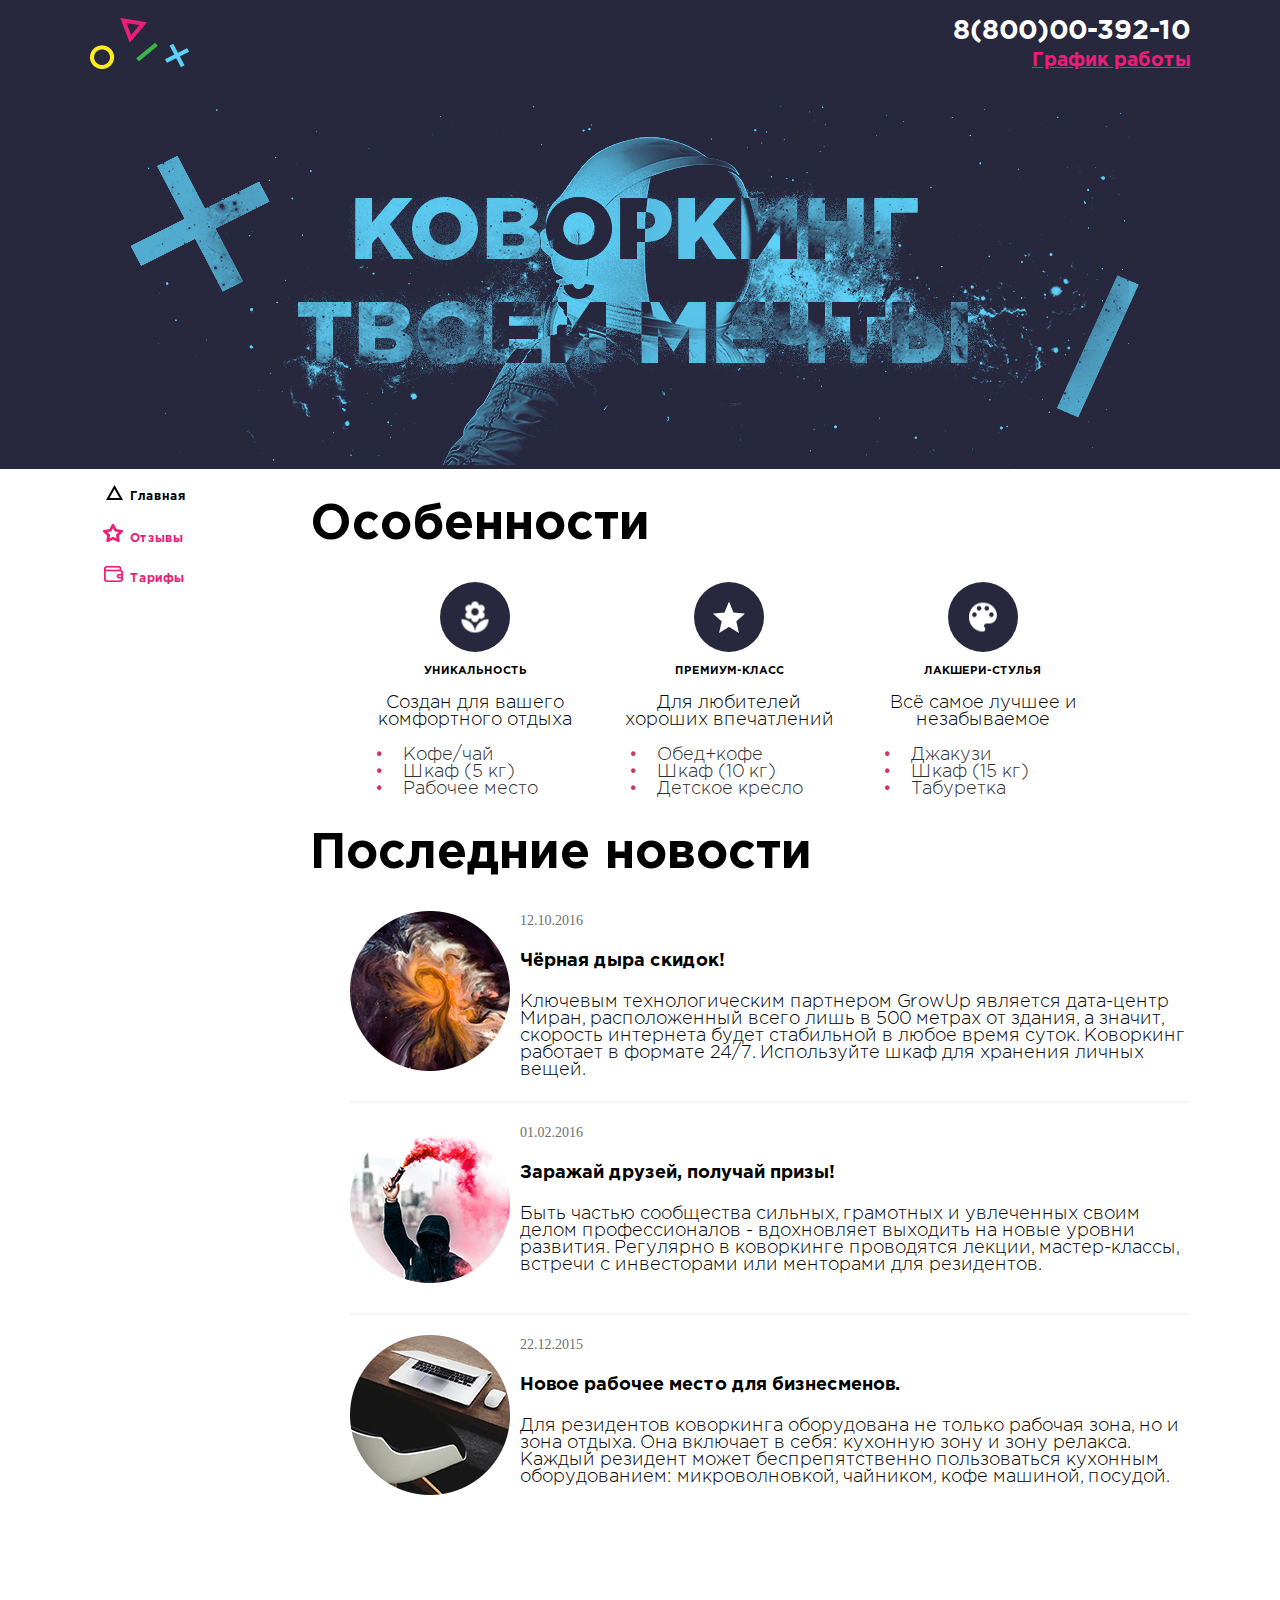
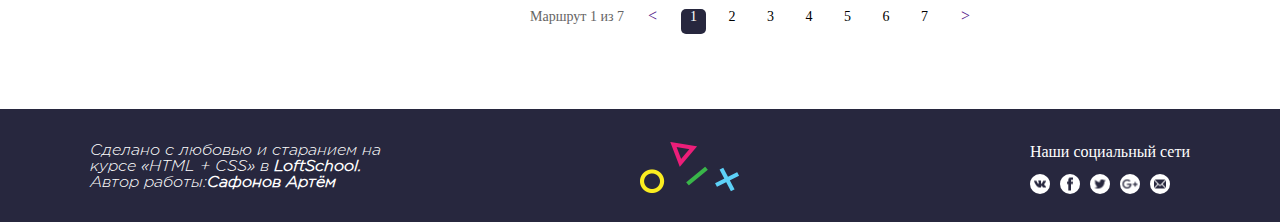
==== commit 942b28e3: "сделана цена" ====
--- a/index.html
+++ b/index.html
@@ -38,24 +38,24 @@
                 <nav class="nav">
                     <!-- <div class="menu"> -->
                     <ul class="nav__list">
-                        <li class="nav__item link_main"><a class="nav__link active-link" href="">
+                        <li class="link_main active__item "><a class="nav__link active-link" href="#">
                                 Главная
                             </a></li>
-                        <li class="nav__item link_feed"><a class="nav__link" href="#">
+                        <li class="nav__item link_feed"><a class="nav__link" href="feed.html">
                                 Отзывы
                             </a></li>
-                        <li class="nav__item link_wallet"><a class="nav__link" href="#">
+                        <li class="nav__item link_wallet"><a class="nav__link" href="price.html">
                                 Тарифы
                             </a></li>
                     </ul>
                 </nav>
-                <div class="main__content">
+                <div class="main__content ">
                     <div class="main__product">
                         <h1 class="main__text">
                             Особенности
                         </h1>
                         <!-- <li class="item_product"> -->
-                        <ul class="main__list offer">
+                        <ul class="main__list offer clearfix">
                             <li class="offer__item">
                                 <div class="offer__circle"><img class="offer__img" src="./img/flower.png"></div>
                                 <div class="offer__information information">
--- a/css/style.css
+++ b/css/style.css
@@ -8,9 +8,6 @@
 }
 
 
-.footer__info {
-  position: absolute;
-}
 
 
 
@@ -20,4 +17,4 @@
    display: block;
    height: 0;
    clear: both;
-}+}
--- a/css/layout/base.css
+++ b/css/layout/base.css
@@ -26,8 +26,8 @@
 }
 .main__content{
     width: 80%;
-    float: left;
+    /*float: left;*/
 }
 .main__product {
-    float: left;
+    /*float: left;*/
 }
--- a/css/block/header.css
+++ b/css/block/header.css
@@ -4,17 +4,21 @@
     margin-bottom: 0px;
     padding: 18px 0;
     height: 70px;
+    display: flex;
 }
+.container{
+    display: flex;
+    justify-content: space-between;
+}
+.logo {
 
-.logo {
-    float: left;
 
 }
 
 .header__contact {
 
     width: 25%;
-    float: right;
+
     font-size: 24px;
     text-align: right;
 }
--- a/css/block/footer.css
+++ b/css/block/footer.css
@@ -2,6 +2,9 @@
     background: #27273e;
     padding: 18px 0;
     height: 77px;
+}
+.footer__info {
+  position: absolute;
 }
 
 .info__text {
@@ -20,7 +23,7 @@
 }
 
 .footer__socials {
-    float: right;
+    /*float: right;*/
 }
 
 .socials__link {
@@ -35,14 +38,16 @@
 
 .socials__text {
     color: white;
-    text-align: end;
+    text-align: start;
     margin-bottom: 13px;
 }
-
+.socials__list{
+    display: flex;
+}
 .socials__item {
     text-align: center;
     margin-right: 10px;
-    display: inline-block;
+    
     position: relative;
 }
 .socials__img{
--- a/css/block/nav.css
+++ b/css/block/nav.css
@@ -1,41 +1,49 @@
 .nav__link{
     color: #ec1e79;
+    text-decoration: none;
+    font-family: "Gotham Pro";
+    font-weight: 700;
+    font-size: 12px;
 }
 .nav__link:hover{
     color: black;
 }
 .nav {
-    float: left;
+   /* float: left;
     width: 10%;
-    margin-right: 30px;
-    /*margin-right: 6%;*/
+    margin-right: 30px;*/
 }
 
+.nav__item:last-child{
+    margin-bottom: 0px;
+}
 .nav__list {
     list-style: none;
 }
 
 .nav__item {
-    margin-bottom: 20px;
-    position: relative;
+    /*margin-bottom: 20px;*/
+   /* position: relative;*/
     transition: .3s;
     cursor: pointer;
 }
-
-/*.nav_title {
-    font-weight: bold;
-    font-size: 12pt;
+.link_main.active__item{
+    list-style-type: none;
+    list-style-image: url(../../img/main_icon_hover.png);
+    margin-bottom: 20px;
+}
+/*.link_main:hover {
+    list-style-type: none;
+    list-style-image: url(../../img/main_icon-hover.png);
 }*/
-
-/**/
-.link_main {
+.link_main  {
     list-style-type: none;
     list-style-image: url(../../img/main_icon.png);
-    color: black;
-    /*width: 30px;*/
-    /*padding: 10px;*/
+    margin-bottom: 20px;
 }
-
+.active__item.link_wallet{
+    list-style-image: url(../../img/wallet_icon_hover.png)
+}
 .active-link {
     color: black;
 }
@@ -43,54 +51,40 @@
 .link_feed {
     list-style-type: none;
     list-style-image: url(../../img/feed_icon.png);
-    /*padding: 10px;*/
-
+    margin-bottom: 20px;
 }
 
 .link_wallet {
     list-style-type: none;
-    list-style-image: url(../../img/wallet_icon.png);
-    /*padding: 10px;*/
+    list-style-image: url(../../img/wallet_icon.png); 
 }
 
 .link_main:hover {
     list-style-type: none;
-    list-style-image: url(../../img/main_icon.png);
-    color: black;
-    /*padding: 10px;*/
+    list-style-image: url(../../img/main_icon_hover.png);
 }
 
 .link_feed:hover {
     list-style-type: none;
     list-style-image: url(../../img/feed_icon_hover.png);
-    /*padding: 10px;*/
-    color: black;
 }
 
 .link_wallet:hover {
     list-style-type: none;
     list-style-image: url(../../img/wallet_icon_hover.png);
-    /*padding: 10px;*/
-    color: black;
+
 }
 
 .link_feed:hover .nav_link {
     list-style-type: none;
     list-style-image: url(../../img/feed_icon_hover.png);
-    /*padding: 10px;*/
-    color: black;
+
 }
 
 .link_wallet:hover .nav_link {
     list-style-type: none;
     list-style-image: url(../../img/feed_icon_hover.png);
-    /*padding: 10px;*/
-    color: black;
+
 }
 
-.link_wallet:hover {
-    list-style-type: none;
-    list-style-image: url(../../img/wallet_icon_hover.png);
-    /*padding: 10px;*/
-    color: black;
-}+
--- a/css/block/offers.css
+++ b/css/block/offers.css
@@ -19,7 +19,7 @@
 .offer__item {
     display: inline-block;
     text-align: center;
-    float: left;
+    /*float: left;*/
     /*padding: 10px;*/
     width: 250px;
 }
@@ -60,4 +60,7 @@
     /* Сам маркер */
     padding-right: 20px;
     /* Расстояние от маркера до текста */
+}
+.main__list{
+    margin:0px;
 }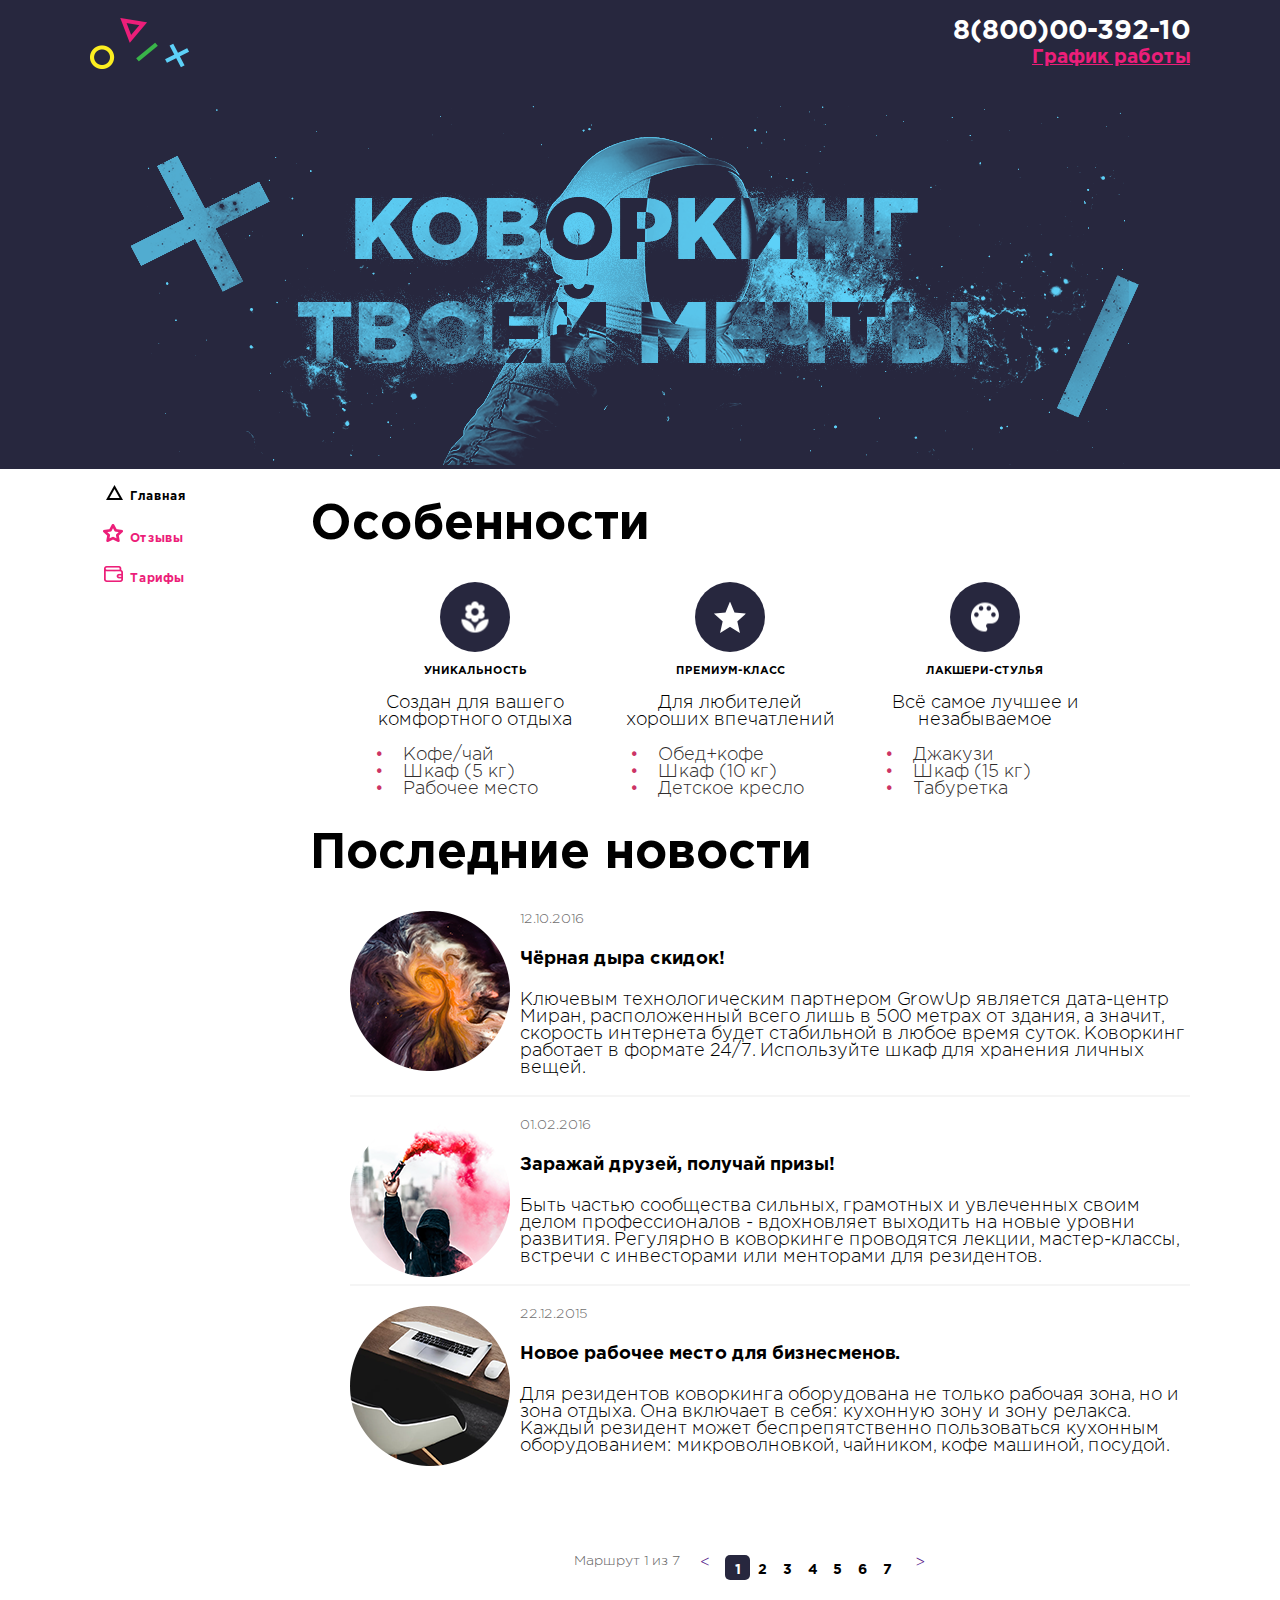
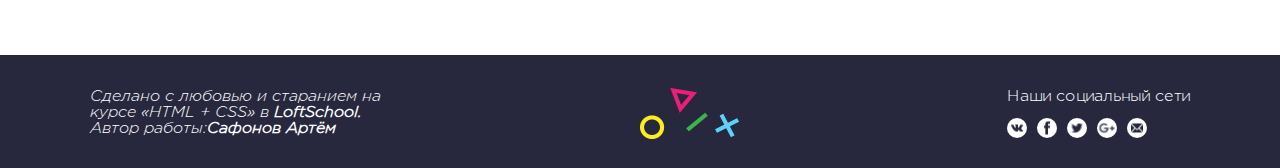
==== commit 7c36b353: "Сделал 2 страницу" ====
--- a/index.html
+++ b/index.html
@@ -36,7 +36,7 @@
             <div class="banner"> <img class="banner__img" src="./img/Banner.png"> </div>
             <div class="container">
                 <nav class="nav">
-                    <!-- <div class="menu"> -->
+                   
                     <ul class="nav__list">
                         <li class="link_main active__item "><a class="nav__link active-link" href="#">
                                 Главная
@@ -147,26 +147,26 @@
                         <div class="pagination__display">Маршрут 1 из 7</div>
                         <div class="pagination__controlls pages">
                             <a href="" class="pages__prev">
-                                <</a> <ul class="pagination__list item">
-                                    <li class="pagination__item item">
+                                <</a> <ul class="pagination__list ">
+                                    <li class="pagination__item active">
                                         <a href="#" class="pagination__link active">1</a>
                                     </li>
-                                    <li class="pagination__item item">
+                                    <li class="pagination__item ">
                                         <a href="#" class="pagination__link">2</a>
                                     </li>
-                                    <li class="pagination__item item">
+                                    <li class="pagination__item ">
                                         <a href="#" class="pagination__link">3</a>
                                     </li>
-                                    <li class="pagination__item item">
+                                    <li class="pagination__item ">
                                         <a href="#" class="pagination__link">4</a>
                                     </li>
-                                    <li class="pagination__item item">
+                                    <li class="pagination__item ">
                                         <a href="#" class="pagination__link">5</a>
                                     </li>
-                                    <li class="pagination__item item">
+                                    <li class="pagination__item ">
                                         <a href="#" class="pagination__link">6</a>
                                     </li>
-                                    <li class="pagination__item item">
+                                    <li class="pagination__item ">
                                         <a href="#" class="pagination__link">7</a>
                                     </li>
                                     </ul>
--- a/css/style.css
+++ b/css/style.css
@@ -8,7 +8,9 @@
 }
 
 
-
+body{
+  font-family: "Gotham Pro";
+}
 
 
 .clearfix:after {
--- a/css/block/pagination.css
+++ b/css/block/pagination.css
@@ -1,69 +1,65 @@
 .pagination {
-    /*display: flex;*/
-    /*justify-content: center;*/
+      display: flex;
+    justify-content: center;
     padding-top: 66px;
     padding-bottom: 75px;
-    text-align: center;
 }
 
 .pagination__controlls {
-    /*display: flex;*/
-    display: inline-block;
+    display: flex;
 }
-
 .pagination__list {
-    /*display: flex;*/
+    display: flex;
     list-style-type: none;
     padding: 0px;
     margin: 0px;
     font-size: 14px;
-    display: inline-block;
 }
-
 .pagination__item {
-    width: 25px;
+   width: 25px;
     height: 25px;
     text-align: center;
-    display: inline;
-    width: 25px;
-    height: 25px;
-    margin: 5px;
-    /*align-content: center;*/
+    align-content: center;
 }
 
 .pagination__link {
     text-decoration: none;
-  /*  position: relative;*/
-  /*  top: 3px;*/
+    position: relative;
+    top: 3px;
     color: black;
-    display: inline-block;
-    width: 25px;
-    height: 25px;
+    font-family: "Gotham Pro";
+    font-weight: 700;
 }
-
 .pages__prev {
-    text-decoration: none;
+   text-decoration: none;
     padding-right: 15px;
 }
 
 .pages__next {
-    text-decoration: none;
+  text-decoration: none;
     padding-left: 15px;
 }
-
 .pagination__display {
     margin-right: 20px;
     font-size: 14px;
-    /*align-items: center;*/
+    align-items: center;
     font-weight: 300;
     color: #656464;
-    display: inline-block;
 }
-
-
-
 .active {
     color: white;
     background: #27273e;
     border-radius: 5px;
+}
+li.active {
+    background: #27273e;
+    border-radius: 5px;
+}
+
+a.active {
+    color: white;
+}
+
+.pagination__link:hover{
+    color: #ec1e79;
 }--- a/css/block/nav.css
+++ b/css/block/nav.css
@@ -21,6 +21,11 @@
     list-style: none;
 }
 
+.link_feed.active__item{
+    list-style-type: none;
+    list-style-image: url(../../img/feed_icon_hover.png);
+    margin-bottom: 20px;
+}
 .nav__item {
     /*margin-bottom: 20px;*/
    /* position: relative;*/
--- a/css/block/comment.css
+++ b/css/block/comment.css
@@ -9,7 +9,7 @@
     border-bottom-color: #f5f5f5;
     margin-top: 20px;
     /*padding-top: 20px;*/
-    height: 190px;
+   /* height: 190px;*/
 }
 
 .comment__item:last-child {
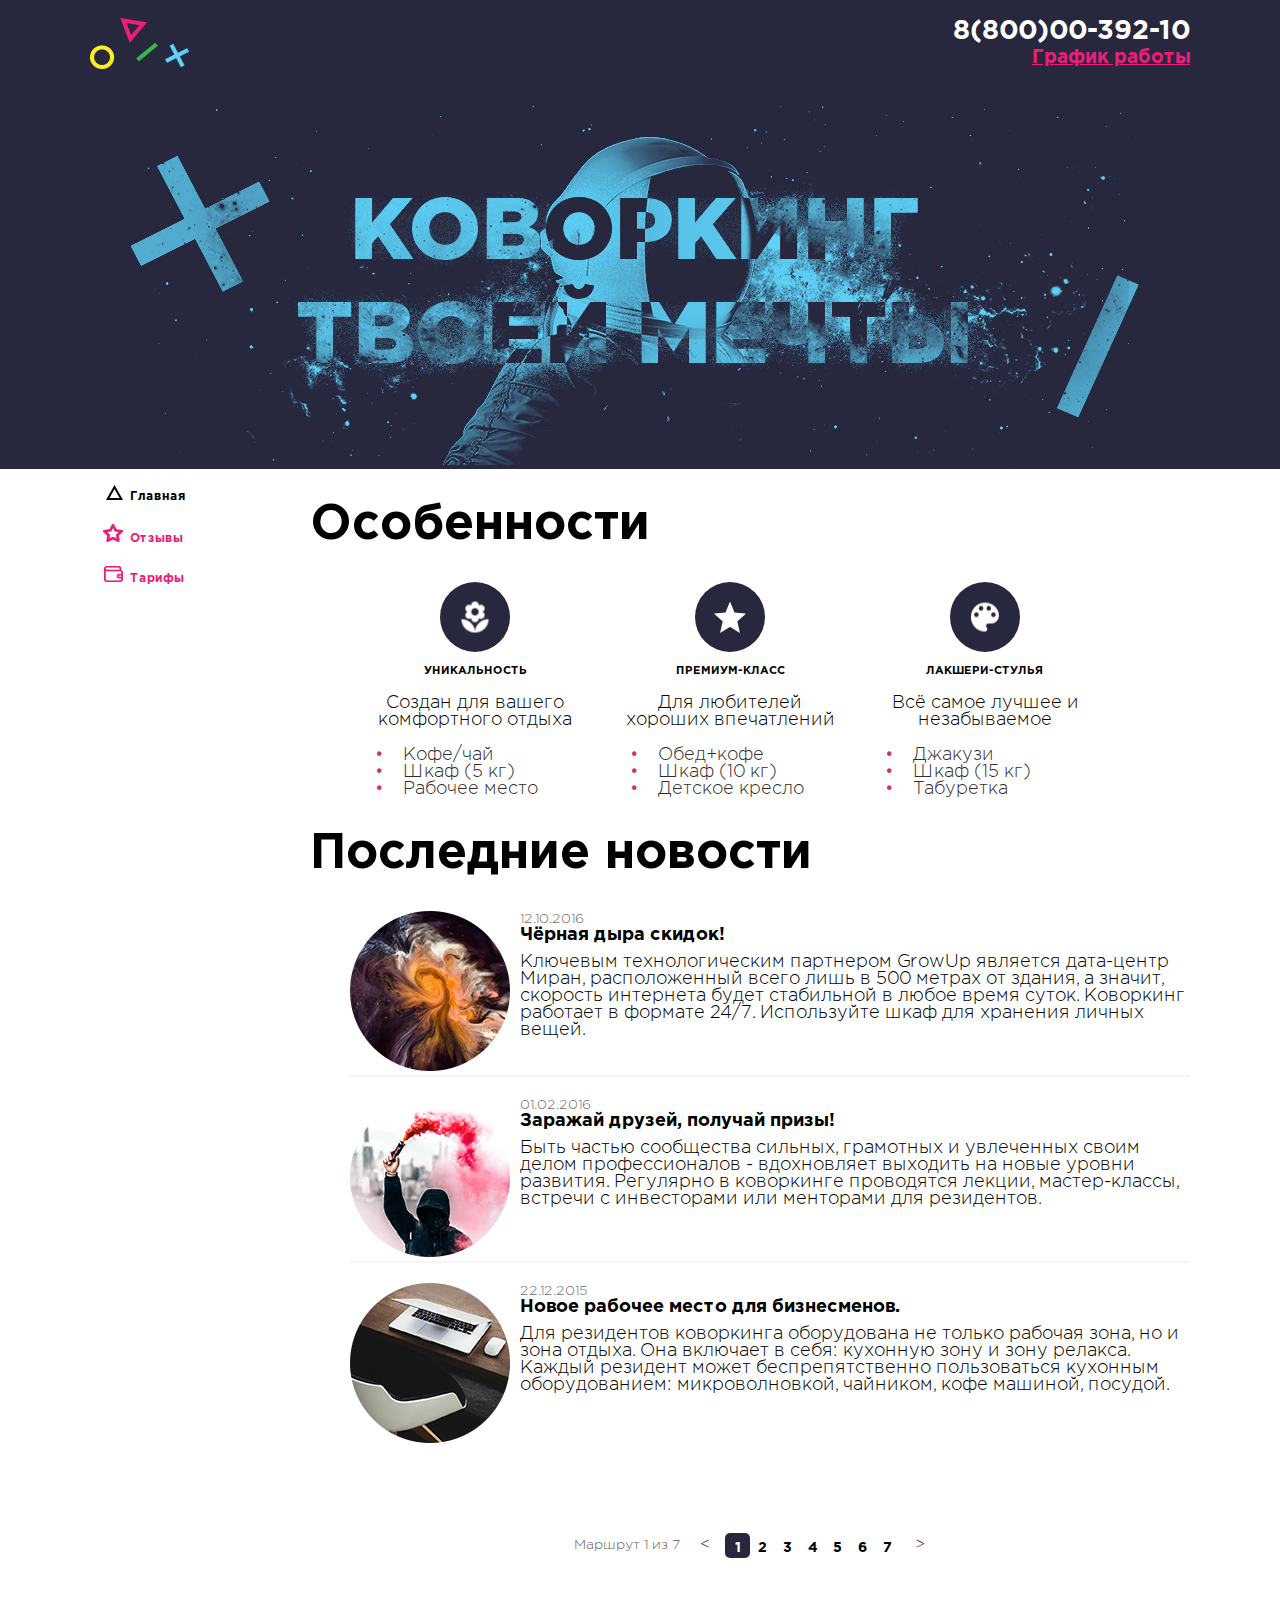
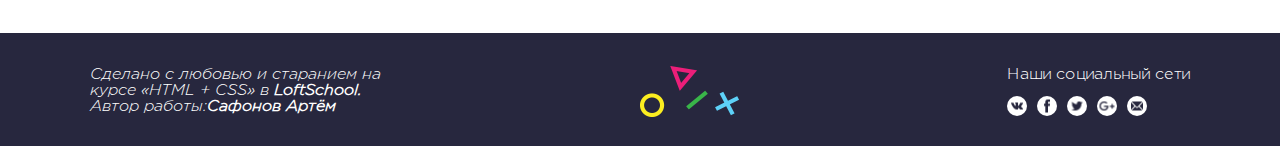
==== commit 6b4b7d52: "Доделал  переделал ошибки" ====
--- a/index.html
+++ b/index.html
@@ -28,6 +28,7 @@
                 <div class="header__contact contact">
                     <a class="contact__number" href="tel:+78000039210">8(800)00-392-10</a>
                     <a class="contact__work-time" href="#">График работы
+                    <div class="contact__hide" ><p class="contact__hide--text"><span class="hide-text">пн-вс: 09:00-20:00</span> обед: 14:00-14:30</p></div>
                     </a>
                 </div>
             </div>
@@ -38,13 +39,13 @@
                 <nav class="nav">
                    
                     <ul class="nav__list">
-                        <li class="link_main active__item "><a class="nav__link active-link" href="#">
+                        <li class="nav__main--active nav__item "><a class="nav__link active-link" href="#">
                                 Главная
                             </a></li>
-                        <li class="nav__item link_feed"><a class="nav__link" href="feed.html">
+                        <li class="nav__item nav__feed"><a class="nav__link" href="feed.html">
                                 Отзывы
                             </a></li>
-                        <li class="nav__item link_wallet"><a class="nav__link" href="price.html">
+                        <li class="nav__item nav__wallet"><a class="nav__link" href="price.html">
                                 Тарифы
                             </a></li>
                     </ul>
--- a/css/style.css
+++ b/css/style.css
@@ -13,10 +13,11 @@
 }
 
 
+/*
 .clearfix:after {
-   content: " "; /* Older browser do not support empty content */
+   content: " ";            Older browser do not support empty content 
    visibility: hidden;
    display: block;
    height: 0;
    clear: both;
-}
+}*/--- a/css/layout/base.css
+++ b/css/layout/base.css
@@ -31,3 +31,25 @@
 .main__product {
     /*float: left;*/
 }
+.contact__hide{
+    text-align: left;
+    display: none;
+    position: absolute;
+    width: 160px;
+    box-shadow: 0 0 10px rgba(23, 59, 117, 0.55);
+    background-color: white;
+    border-radius: 5px;
+}
+.contact__work-time:hover .contact__hide{
+    display: block;
+}
+.contact__hide--text{
+    font-weight: 300;
+    font-size: 14px;
+    color:  #221f1f;
+}
+.hide-text{
+    font-size: 14px;
+    font-weight: 700;
+    color: #ec1e79;
+}--- a/css/block/pagination.css
+++ b/css/block/pagination.css
@@ -1,5 +1,5 @@
 .pagination {
-      display: flex;
+    display: flex;
     justify-content: center;
     padding-top: 66px;
     padding-bottom: 75px;
@@ -7,6 +7,7 @@
 
 .pagination__controlls {
     display: flex;
+    align-items: center;
 }
 .pagination__list {
     display: flex;
@@ -45,6 +46,7 @@
     align-items: center;
     font-weight: 300;
     color: #656464;
+    display: flex;
 }
 .active {
     color: white;
--- a/css/block/nav.css
+++ b/css/block/nav.css
@@ -8,11 +8,7 @@
 .nav__link:hover{
     color: black;
 }
-.nav {
-   /* float: left;
-    width: 10%;
-    margin-right: 30px;*/
-}
+
 
 .nav__item:last-child{
     margin-bottom: 0px;
@@ -21,75 +17,74 @@
     list-style: none;
 }
 
-.link_feed.active__item{
+.nav__feed--active{
     list-style-type: none;
     list-style-image: url(../../img/feed_icon_hover.png);
     margin-bottom: 20px;
 }
 .nav__item {
-    /*margin-bottom: 20px;*/
-   /* position: relative;*/
+ 
     transition: .3s;
     cursor: pointer;
 }
-.link_main.active__item{
+.nav__main--active{
     list-style-type: none;
     list-style-image: url(../../img/main_icon_hover.png);
     margin-bottom: 20px;
 }
-/*.link_main:hover {
-    list-style-type: none;
-    list-style-image: url(../../img/main_icon-hover.png);
-}*/
-.link_main  {
+
+.nav__main  {
     list-style-type: none;
     list-style-image: url(../../img/main_icon.png);
     margin-bottom: 20px;
 }
-.active__item.link_wallet{
+.nav__wallet--active{
     list-style-image: url(../../img/wallet_icon_hover.png)
 }
 .active-link {
     color: black;
 }
 
-.link_feed {
+.nav__feed {
     list-style-type: none;
     list-style-image: url(../../img/feed_icon.png);
     margin-bottom: 20px;
 }
 
-.link_wallet {
+.nav__wallet {
     list-style-type: none;
     list-style-image: url(../../img/wallet_icon.png); 
 }
 
-.link_main:hover {
+.nav__main:hover {
     list-style-type: none;
     list-style-image: url(../../img/main_icon_hover.png);
 }
 
-.link_feed:hover {
+.nav__feed:hover {
     list-style-type: none;
     list-style-image: url(../../img/feed_icon_hover.png);
 }
 
-.link_wallet:hover {
+.nav__wallet:hover {
     list-style-type: none;
     list-style-image: url(../../img/wallet_icon_hover.png);
 
 }
 
-.link_feed:hover .nav_link {
+.nav__feed:hover .nav__link {
     list-style-type: none;
     list-style-image: url(../../img/feed_icon_hover.png);
 
 }
 
-.link_wallet:hover .nav_link {
+.nav__wallet:hover .nav__link {
     list-style-type: none;
     list-style-image: url(../../img/feed_icon_hover.png);
 
 }
 
+.nav__item.nav__feed--active{
 
+}
+nav__feed--- a/css/block/comment.css
+++ b/css/block/comment.css
@@ -1,5 +1,6 @@
 .comment__list {
     list-style: none;
+    margin: 0px;
 }
 
 .comment__item {
@@ -7,9 +8,8 @@
     border-bottom-width: 2px;
     border-bottom-style: solid;
     border-bottom-color: #f5f5f5;
-    margin-top: 20px;
-    /*padding-top: 20px;*/
-   /* height: 190px;*/
+    margin-bottom: 20px;
+    
 }
 
 .comment__item:last-child {
@@ -34,12 +34,14 @@
     font-size: 18px;
     font-family: 'Gotham Pro';
     font-weight: bold;
+    margin: 0px;
 }
 
 .comment__text {
     font-size: 18px;
     font-family: 'Gotham Pro';
     font-weight: 300;
+    margin:10px 0px ;
 }
 .comment__avatar{
     margin-right: 10px;
